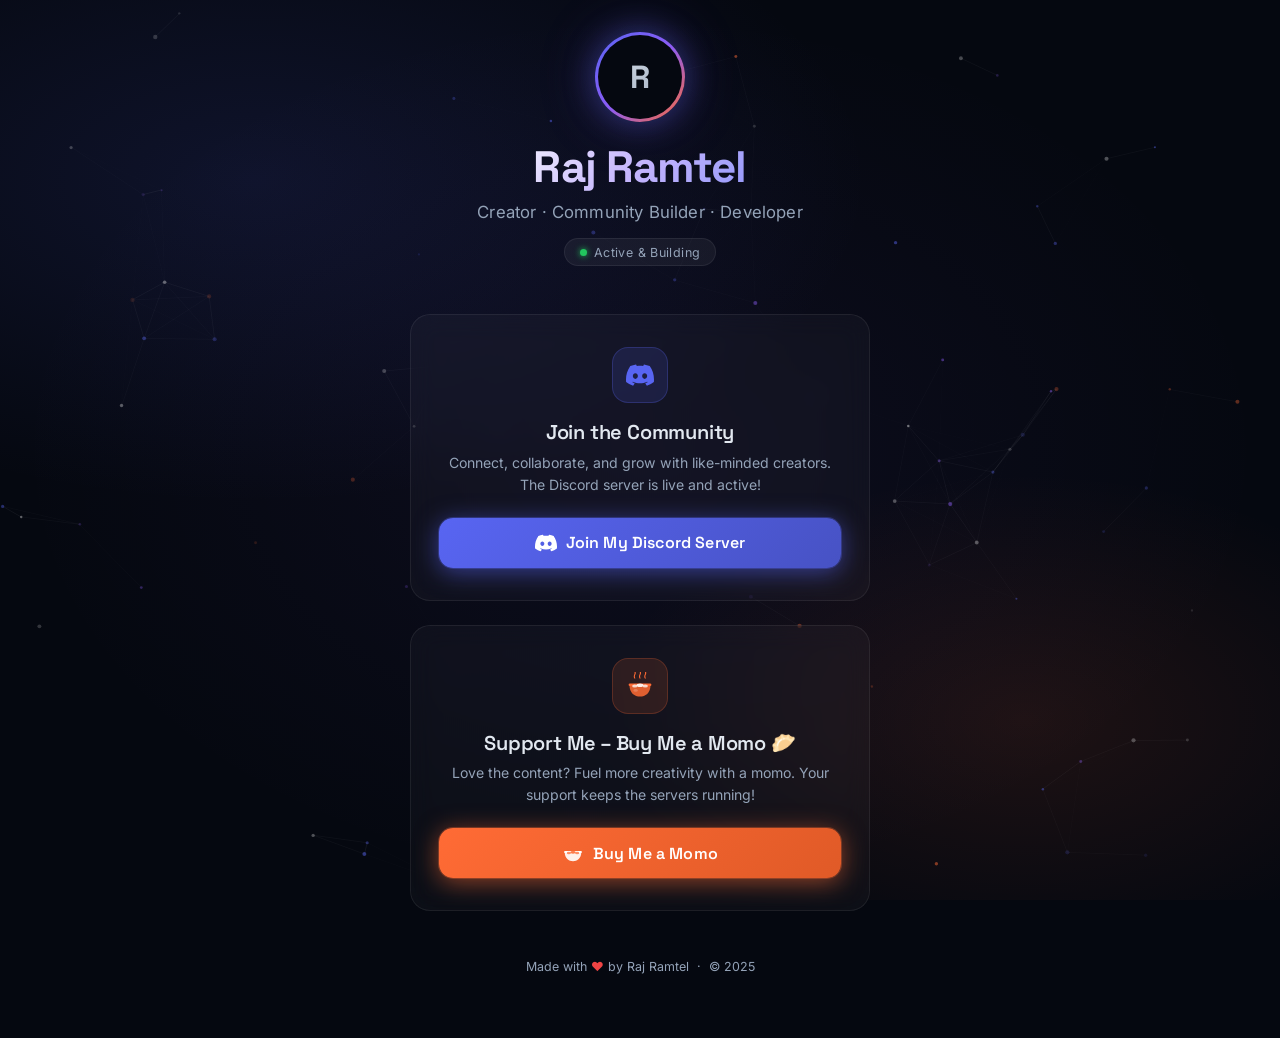
==== index.html @ 4f1a8619 "Create modern dark-themed landing page (index.html) Co-authored-by: khemrajramtel <222722547+khemraj" ====
<!DOCTYPE html>
<html lang="en">
<head>
  <meta charset="UTF-8" />
  <meta name="viewport" content="width=device-width, initial-scale=1.0" />
  <title>Raj Ramtel – Community Hub</title>
  <meta name="description" content="Join Raj Ramtel's Discord community and support the creator." />

  <!-- Preconnect for faster font loading -->
  <link rel="preconnect" href="https://fonts.googleapis.com" />
  <link rel="preconnect" href="https://fonts.gstatic.com" crossorigin />
  <link
    href="https://fonts.googleapis.com/css2?family=Space+Grotesk:wght@400;500;600;700&family=Inter:wght@300;400;500&display=swap"
    rel="stylesheet"
  />

  <style>
    /* ─────────────────────────────────────────────
       CSS Custom Properties
    ───────────────────────────────────────────── */
    :root {
      --bg:          #050810;
      --surface:     #0d1117;
      --surface-2:   #111827;
      --border:      rgba(255,255,255,0.07);
      --text:        #e2e8f0;
      --text-muted:  #94a3b8;

      --discord:     #5865F2;
      --discord-dim: #4752c4;
      --discord-glow:rgba(88,101,242,0.55);

      --momo:        #FF6B35;
      --momo-dim:    #e05a27;
      --momo-glow:   rgba(255,107,53,0.55);

      --particle-color: rgba(255,255,255,0.45);
    }

    /* ─────────────────────────────────────────────
       Reset & Base
    ───────────────────────────────────────────── */
    *, *::before, *::after { box-sizing: border-box; margin: 0; padding: 0; }

    html { scroll-behavior: smooth; }

    body {
      font-family: 'Inter', sans-serif;
      background: var(--bg);
      color: var(--text);
      min-height: 100vh;
      overflow-x: hidden;
      position: relative;
    }

    /* ─────────────────────────────────────────────
       Animated Gradient Background
    ───────────────────────────────────────────── */
    .bg-gradient {
      position: fixed;
      inset: 0;
      z-index: 0;
      background:
        radial-gradient(ellipse 80% 60% at 20% 20%,  rgba(88,101,242,0.12) 0%, transparent 60%),
        radial-gradient(ellipse 60% 50% at 80% 80%,  rgba(255,107,53,0.10) 0%, transparent 55%),
        radial-gradient(ellipse 70% 70% at 50% 50%,  rgba(139,92,246,0.06) 0%, transparent 70%),
        var(--bg);
      animation: bgShift 12s ease-in-out infinite alternate;
    }

    @keyframes bgShift {
      0%   { background-position: 0% 0%, 100% 100%, 50% 50%; }
      100% { background-position: 10% 15%, 90% 85%, 55% 45%; }
    }

    /* ─────────────────────────────────────────────
       Particle Canvas
    ───────────────────────────────────────────── */
    #particles {
      position: fixed;
      inset: 0;
      z-index: 1;
      pointer-events: none;
    }

    /* ─────────────────────────────────────────────
       Layout
    ───────────────────────────────────────────── */
    .page {
      position: relative;
      z-index: 2;
      min-height: 100vh;
      display: flex;
      flex-direction: column;
      align-items: center;
      justify-content: center;
      padding: 2rem 1rem 4rem;
      gap: 3rem;
    }

    /* ─────────────────────────────────────────────
       Header
    ───────────────────────────────────────────── */
    .header {
      text-align: center;
      opacity: 0;
      transform: translateY(-30px);
      animation: fadeDown 0.9s cubic-bezier(0.16,1,0.3,1) 0.2s forwards;
    }

    .avatar-ring {
      display: inline-flex;
      align-items: center;
      justify-content: center;
      width: 90px;
      height: 90px;
      border-radius: 50%;
      background: linear-gradient(135deg, var(--discord) 0%, #8b5cf6 50%, var(--momo) 100%);
      padding: 3px;
      margin-bottom: 1.25rem;
      box-shadow: 0 0 32px rgba(88,101,242,0.4), 0 0 64px rgba(139,92,246,0.2);
      animation: rotateBorder 6s linear infinite;
    }

    @keyframes rotateBorder {
      0%   { filter: hue-rotate(0deg); }
      100% { filter: hue-rotate(360deg); }
    }

    .avatar-inner {
      width: 100%;
      height: 100%;
      border-radius: 50%;
      background: var(--bg);
      display: flex;
      align-items: center;
      justify-content: center;
      font-family: 'Space Grotesk', sans-serif;
      font-size: 2rem;
      font-weight: 700;
      background: linear-gradient(135deg, #e2e8f0, #94a3b8);
      -webkit-background-clip: text;
      -webkit-text-fill-color: transparent;
      background-clip: text;
    }

    /* Wrap avatar-inner in a solid bg circle */
    .avatar-ring > .avatar-bg {
      width: 100%;
      height: 100%;
      border-radius: 50%;
      background: var(--bg);
      display: flex;
      align-items: center;
      justify-content: center;
    }

    .header h1 {
      font-family: 'Space Grotesk', sans-serif;
      font-size: clamp(1.75rem, 5vw, 2.75rem);
      font-weight: 700;
      letter-spacing: -0.02em;
      background: linear-gradient(135deg, #fff 0%, #c4b5fd 50%, #818cf8 100%);
      -webkit-background-clip: text;
      -webkit-text-fill-color: transparent;
      background-clip: text;
      line-height: 1.15;
    }

    .header p {
      margin-top: 0.6rem;
      color: var(--text-muted);
      font-size: clamp(0.9rem, 2.5vw, 1.05rem);
      font-weight: 400;
      letter-spacing: 0.01em;
    }

    /* Status badge */
    .status-badge {
      display: inline-flex;
      align-items: center;
      gap: 0.45rem;
      margin-top: 1rem;
      padding: 0.35rem 0.9rem;
      background: rgba(255,255,255,0.05);
      border: 1px solid var(--border);
      border-radius: 100px;
      font-size: 0.78rem;
      color: var(--text-muted);
      letter-spacing: 0.03em;
    }

    .status-dot {
      width: 7px;
      height: 7px;
      border-radius: 50%;
      background: #22c55e;
      box-shadow: 0 0 6px #22c55e;
      animation: pulse 2s ease-in-out infinite;
    }

    @keyframes pulse {
      0%, 100% { opacity: 1; transform: scale(1); }
      50%       { opacity: 0.5; transform: scale(0.85); }
    }

    /* ─────────────────────────────────────────────
       Cards container
    ───────────────────────────────────────────── */
    .cards {
      display: flex;
      flex-direction: column;
      gap: 1.5rem;
      width: 100%;
      max-width: 460px;
    }

    .card {
      background: rgba(255,255,255,0.03);
      border: 1px solid var(--border);
      border-radius: 20px;
      padding: 2rem 1.75rem;
      text-align: center;
      backdrop-filter: blur(12px);
      -webkit-backdrop-filter: blur(12px);
      transition: border-color 0.3s, box-shadow 0.3s, transform 0.3s;
      opacity: 0;
      transform: translateY(30px);
    }

    .card.discord-card {
      animation: fadeUp 0.8s cubic-bezier(0.16,1,0.3,1) 0.55s forwards;
    }

    .card.momo-card {
      animation: fadeUp 0.8s cubic-bezier(0.16,1,0.3,1) 0.75s forwards;
    }

    .card:hover {
      transform: translateY(-4px);
    }

    .card.discord-card:hover {
      border-color: rgba(88,101,242,0.4);
      box-shadow: 0 8px 40px rgba(88,101,242,0.18), 0 0 0 1px rgba(88,101,242,0.15);
    }

    .card.momo-card:hover {
      border-color: rgba(255,107,53,0.4);
      box-shadow: 0 8px 40px rgba(255,107,53,0.18), 0 0 0 1px rgba(255,107,53,0.15);
    }

    .card-icon {
      display: inline-flex;
      align-items: center;
      justify-content: center;
      width: 56px;
      height: 56px;
      border-radius: 16px;
      margin-bottom: 1rem;
    }

    .discord-card .card-icon {
      background: rgba(88,101,242,0.15);
      border: 1px solid rgba(88,101,242,0.25);
    }

    .momo-card .card-icon {
      background: rgba(255,107,53,0.12);
      border: 1px solid rgba(255,107,53,0.22);
    }

    .card h2 {
      font-family: 'Space Grotesk', sans-serif;
      font-size: 1.25rem;
      font-weight: 600;
      margin-bottom: 0.4rem;
      letter-spacing: -0.01em;
    }

    .card p {
      color: var(--text-muted);
      font-size: 0.88rem;
      line-height: 1.55;
      margin-bottom: 1.4rem;
    }

    /* ─────────────────────────────────────────────
       Buttons
    ───────────────────────────────────────────── */
    .btn {
      display: inline-flex;
      align-items: center;
      justify-content: center;
      gap: 0.55rem;
      width: 100%;
      padding: 0.875rem 1.5rem;
      border: none;
      border-radius: 14px;
      font-family: 'Space Grotesk', sans-serif;
      font-size: 1rem;
      font-weight: 600;
      cursor: pointer;
      text-decoration: none;
      letter-spacing: 0.01em;
      position: relative;
      overflow: hidden;
      transition:
        transform 0.25s cubic-bezier(0.34,1.56,0.64,1),
        box-shadow 0.25s ease,
        filter 0.25s ease;
    }

    .btn::before {
      content: '';
      position: absolute;
      inset: 0;
      background: rgba(255,255,255,0.12);
      opacity: 0;
      transition: opacity 0.2s;
      border-radius: inherit;
    }

    .btn:hover::before { opacity: 1; }

    /* Ripple */
    .btn .ripple {
      position: absolute;
      border-radius: 50%;
      background: rgba(255,255,255,0.25);
      transform: scale(0);
      animation: rippleAnim 0.55s linear;
      pointer-events: none;
    }

    @keyframes rippleAnim {
      to { transform: scale(4); opacity: 0; }
    }

    /* Discord button */
    .btn-discord {
      background: linear-gradient(135deg, #5865F2 0%, #4752c4 100%);
      color: #fff;
      box-shadow: 0 4px 24px var(--discord-glow), 0 0 0 1px rgba(88,101,242,0.3);
    }

    .btn-discord:hover {
      transform: scale(1.04) translateY(-2px);
      box-shadow: 0 8px 40px var(--discord-glow), 0 0 60px rgba(88,101,242,0.3), 0 0 0 1px rgba(88,101,242,0.5);
      filter: brightness(1.08);
    }

    .btn-discord:active { transform: scale(0.97); }

    /* Momo button */
    .btn-momo {
      background: linear-gradient(135deg, #FF6B35 0%, #e05a27 100%);
      color: #fff;
      box-shadow: 0 4px 24px var(--momo-glow), 0 0 0 1px rgba(255,107,53,0.3);
    }

    .btn-momo:hover {
      transform: scale(1.04) translateY(-2px);
      box-shadow: 0 8px 40px var(--momo-glow), 0 0 60px rgba(255,107,53,0.3), 0 0 0 1px rgba(255,107,53,0.5);
      filter: brightness(1.08);
    }

    .btn-momo:active { transform: scale(0.97); }

    /* Icon wobble on hover */
    .btn:hover .btn-icon { animation: wobble 0.5s ease; }

    @keyframes wobble {
      0%,100% { transform: rotate(0deg); }
      25%      { transform: rotate(-10deg) scale(1.15); }
      75%      { transform: rotate(10deg) scale(1.15); }
    }

    /* ─────────────────────────────────────────────
       Footer
    ───────────────────────────────────────────── */
    .footer {
      text-align: center;
      color: var(--text-muted);
      font-size: 0.78rem;
      opacity: 0;
      animation: fadeUp 0.8s ease 1.1s forwards;
    }

    .footer span { color: #ef4444; }

    /* ─────────────────────────────────────────────
       Keyframes
    ───────────────────────────────────────────── */
    @keyframes fadeDown {
      to { opacity: 1; transform: translateY(0); }
    }

    @keyframes fadeUp {
      to { opacity: 1; transform: translateY(0); }
    }

    /* ─────────────────────────────────────────────
       Responsive
    ───────────────────────────────────────────── */
    @media (max-width: 480px) {
      .page { gap: 2rem; padding: 1.5rem 1rem 3rem; }
      .card  { padding: 1.5rem 1.25rem; border-radius: 16px; }
      .btn   { padding: 0.8rem 1.25rem; font-size: 0.95rem; }
    }
  </style>
</head>
<body>

  <!-- Animated gradient backdrop -->
  <div class="bg-gradient" aria-hidden="true"></div>

  <!-- Particle canvas -->
  <canvas id="particles" aria-hidden="true"></canvas>

  <!-- Main content -->
  <main class="page">

    <!-- Header -->
    <header class="header">
      <div class="avatar-ring" aria-hidden="true">
        <div class="avatar-bg">
          <span class="avatar-inner">R</span>
        </div>
      </div>
      <h1>Raj Ramtel</h1>
      <p>Creator · Community Builder · Developer</p>
      <div class="status-badge">
        <span class="status-dot"></span>
        Active &amp; Building
      </div>
    </header>

    <!-- Cards -->
    <div class="cards">

      <!-- Discord card -->
      <div class="card discord-card">
        <div class="card-icon" aria-hidden="true">
          <!-- Discord SVG -->
          <svg width="28" height="28" viewBox="0 0 71 55" fill="none" xmlns="http://www.w3.org/2000/svg">
            <path d="M60.105 4.898A58.549 58.549 0 0 0 45.653.634a.219.219 0 0 0-.232.11 40.784 40.784 0 0 0-1.8 3.698c-5.456-.817-10.886-.817-16.232 0a37.349 37.349 0 0 0-1.827-3.698.228.228 0 0 0-.232-.11 58.398 58.398 0 0 0-14.451 4.264.207.207 0 0 0-.095.082C1.578 18.73-.944 32.144.293 45.39a.244.244 0 0 0 .093.167c6.073 4.463 11.955 7.17 17.729 8.962a.23.23 0 0 0 .249-.082 42.08 42.08 0 0 0 3.627-5.9.225.225 0 0 0-.123-.312 38.772 38.772 0 0 1-5.539-2.638.228.228 0 0 1-.022-.378 31.17 31.17 0 0 0 1.1-.862.22.22 0 0 1 .23-.031c11.62 5.307 24.198 5.307 35.68 0a.219.219 0 0 1 .232.028c.356.292.728.593 1.103.865a.228.228 0 0 1-.02.378 36.383 36.383 0 0 1-5.54 2.635.226.226 0 0 0-.121.315 47.249 47.249 0 0 0 3.624 5.897.226.226 0 0 0 .249.084c5.801-1.794 11.684-4.501 17.757-8.962a.228.228 0 0 0 .092-.164c1.48-15.315-2.48-28.618-10.497-40.412a.18.18 0 0 0-.093-.084zM23.725 37.33c-3.497 0-6.38-3.211-6.38-7.156 0-3.944 2.826-7.156 6.38-7.156 3.583 0 6.438 3.24 6.382 7.156 0 3.945-2.827 7.156-6.382 7.156zm23.593 0c-3.498 0-6.38-3.211-6.38-7.156 0-3.944 2.826-7.156 6.38-7.156 3.583 0 6.437 3.24 6.38 7.156 0 3.945-2.826 7.156-6.38 7.156z" fill="#5865F2"/>
          </svg>
        </div>
        <h2>Join the Community</h2>
        <p>Connect, collaborate, and grow with like-minded creators. The Discord server is live and active!</p>
        <a
          href="https://discord.gg/2GZ84WyFJp"
          target="_blank"
          rel="noopener noreferrer"
          class="btn btn-discord"
          id="discordBtn"
          aria-label="Join Discord Server"
        >
          <svg class="btn-icon" width="22" height="22" viewBox="0 0 71 55" fill="none" xmlns="http://www.w3.org/2000/svg" aria-hidden="true">
            <path d="M60.105 4.898A58.549 58.549 0 0 0 45.653.634a.219.219 0 0 0-.232.11 40.784 40.784 0 0 0-1.8 3.698c-5.456-.817-10.886-.817-16.232 0a37.349 37.349 0 0 0-1.827-3.698.228.228 0 0 0-.232-.11 58.398 58.398 0 0 0-14.451 4.264.207.207 0 0 0-.095.082C1.578 18.73-.944 32.144.293 45.39a.244.244 0 0 0 .093.167c6.073 4.463 11.955 7.17 17.729 8.962a.23.23 0 0 0 .249-.082 42.08 42.08 0 0 0 3.627-5.9.225.225 0 0 0-.123-.312 38.772 38.772 0 0 1-5.539-2.638.228.228 0 0 1-.022-.378 31.17 31.17 0 0 0 1.1-.862.22.22 0 0 1 .23-.031c11.62 5.307 24.198 5.307 35.68 0a.219.219 0 0 1 .232.028c.356.292.728.593 1.103.865a.228.228 0 0 1-.02.378 36.383 36.383 0 0 1-5.54 2.635.226.226 0 0 0-.121.315 47.249 47.249 0 0 0 3.624 5.897.226.226 0 0 0 .249.084c5.801-1.794 11.684-4.501 17.757-8.962a.228.228 0 0 0 .092-.164c1.48-15.315-2.48-28.618-10.497-40.412a.18.18 0 0 0-.093-.084zM23.725 37.33c-3.497 0-6.38-3.211-6.38-7.156 0-3.944 2.826-7.156 6.38-7.156 3.583 0 6.438 3.24 6.382 7.156 0 3.945-2.827 7.156-6.382 7.156zm23.593 0c-3.498 0-6.38-3.211-6.38-7.156 0-3.944 2.826-7.156 6.38-7.156 3.583 0 6.437 3.24 6.38 7.156 0 3.945-2.826 7.156-6.38 7.156z" fill="white"/>
          </svg>
          Join My Discord Server
        </a>
      </div>

      <!-- Buy Me a Momo card -->
      <div class="card momo-card">
        <div class="card-icon" aria-hidden="true">
          <!-- Steaming bowl / momo icon -->
          <svg width="28" height="28" viewBox="0 0 64 64" fill="none" xmlns="http://www.w3.org/2000/svg">
            <!-- steam lines -->
            <path d="M20 14 Q18 10 20 6 Q22 2 20 -2" stroke="#FF6B35" stroke-width="2.5" stroke-linecap="round" fill="none"/>
            <path d="M32 14 Q30 10 32 6 Q34 2 32 -2" stroke="#FF6B35" stroke-width="2.5" stroke-linecap="round" fill="none"/>
            <path d="M44 14 Q42 10 44 6 Q46 2 44 -2" stroke="#FF6B35" stroke-width="2.5" stroke-linecap="round" fill="none"/>
            <!-- bowl -->
            <path d="M8 30 C8 48 20 56 32 56 C44 56 56 48 56 30 Z" fill="#FF6B35" opacity="0.85"/>
            <!-- rim -->
            <rect x="6" y="26" width="52" height="6" rx="3" fill="#FF6B35"/>
            <!-- highlight -->
            <ellipse cx="22" cy="42" rx="5" ry="3" fill="rgba(255,255,255,0.2)"/>
            <!-- dumplings -->
            <ellipse cx="32" cy="30" rx="8" ry="4" fill="white" opacity="0.9"/>
            <ellipse cx="20" cy="32" rx="6" ry="3.5" fill="white" opacity="0.75"/>
            <ellipse cx="44" cy="32" rx="6" ry="3.5" fill="white" opacity="0.75"/>
          </svg>
        </div>
        <h2>Support Me – Buy Me a Momo 🥟</h2>
        <p>Love the content? Fuel more creativity with a momo. Your support keeps the servers running!</p>
        <a
          href="https://www.buymeamomo.org/rajramtel999"
          target="_blank"
          rel="noopener noreferrer"
          class="btn btn-momo"
          id="momoBtn"
          aria-label="Buy Me a Momo"
        >
          <svg class="btn-icon" width="22" height="22" viewBox="0 0 64 64" fill="none" xmlns="http://www.w3.org/2000/svg" aria-hidden="true">
            <path d="M8 30 C8 48 20 56 32 56 C44 56 56 48 56 30 Z" fill="white" opacity="0.9"/>
            <rect x="6" y="26" width="52" height="6" rx="3" fill="white"/>
            <ellipse cx="32" cy="30" rx="8" ry="4" fill="#FF6B35" opacity="0.9"/>
            <ellipse cx="20" cy="32" rx="6" ry="3.5" fill="#FF6B35" opacity="0.75"/>
            <ellipse cx="44" cy="32" rx="6" ry="3.5" fill="#FF6B35" opacity="0.75"/>
          </svg>
          Buy Me a Momo
        </a>
      </div>

    </div><!-- /.cards -->

    <!-- Footer -->
    <footer class="footer">
      Made with <span aria-label="love">♥</span> by Raj Ramtel &nbsp;·&nbsp; © 2025
    </footer>

  </main>

  <!-- ─────────────────────────────────────────────
       JavaScript
  ───────────────────────────────────────────── -->
  <script>
    /* ── Particles ───────────────────────────────── */
    (function () {
      const canvas = document.getElementById('particles');
      const ctx    = canvas.getContext('2d');
      let   W, H, particles;

      const COUNT        = 80;
      const MAX_DIST     = 130;
      const COLORS       = ['rgba(88,101,242,', 'rgba(139,92,246,', 'rgba(255,107,53,', 'rgba(255,255,255,'];

      function resize() {
        W = canvas.width  = window.innerWidth;
        H = canvas.height = window.innerHeight;
      }

      function rand(min, max) { return Math.random() * (max - min) + min; }

      function makeParticle() {
        const color = COLORS[Math.floor(Math.random() * COLORS.length)];
        return {
          x:    rand(0, W),
          y:    rand(0, H),
          vx:   rand(-0.25, 0.25),
          vy:   rand(-0.25, 0.25),
          r:    rand(1, 2.2),
          a:    rand(0.1, 0.5),
          color
        };
      }

      function init() {
        resize();
        particles = Array.from({ length: COUNT }, makeParticle);
      }

      function draw() {
        ctx.clearRect(0, 0, W, H);

        for (let i = 0; i < particles.length; i++) {
          const p = particles[i];

          // Move
          p.x += p.vx;
          p.y += p.vy;

          // Wrap
          if (p.x < -5) p.x = W + 5;
          if (p.x > W + 5) p.x = -5;
          if (p.y < -5) p.y = H + 5;
          if (p.y > H + 5) p.y = -5;

          // Draw dot
          ctx.beginPath();
          ctx.arc(p.x, p.y, p.r, 0, Math.PI * 2);
          ctx.fillStyle = p.color + p.a + ')';
          ctx.fill();

          // Draw connecting lines
          for (let j = i + 1; j < particles.length; j++) {
            const q  = particles[j];
            const dx = p.x - q.x;
            const dy = p.y - q.y;
            const d  = Math.sqrt(dx * dx + dy * dy);
            if (d < MAX_DIST) {
              const alpha = (1 - d / MAX_DIST) * 0.12;
              ctx.beginPath();
              ctx.moveTo(p.x, p.y);
              ctx.lineTo(q.x, q.y);
              ctx.strokeStyle = 'rgba(255,255,255,' + alpha + ')';
              ctx.lineWidth = 0.5;
              ctx.stroke();
            }
          }
        }

        requestAnimationFrame(draw);
      }

      init();
      draw();
      window.addEventListener('resize', () => { resize(); particles = Array.from({ length: COUNT }, makeParticle); });
    })();

    /* ── Button ripple effect ─────────────────────── */
    document.querySelectorAll('.btn').forEach(btn => {
      btn.addEventListener('click', function (e) {
        const rect   = btn.getBoundingClientRect();
        const size   = Math.max(rect.width, rect.height) * 2;
        const x      = e.clientX - rect.left - size / 2;
        const y      = e.clientY - rect.top  - size / 2;

        const ripple = document.createElement('span');
        ripple.classList.add('ripple');
        ripple.style.cssText = `width:${size}px;height:${size}px;left:${x}px;top:${y}px`;
        btn.appendChild(ripple);
        setTimeout(() => ripple.remove(), 600);
      });
    });
  </script>
</body>
</html>
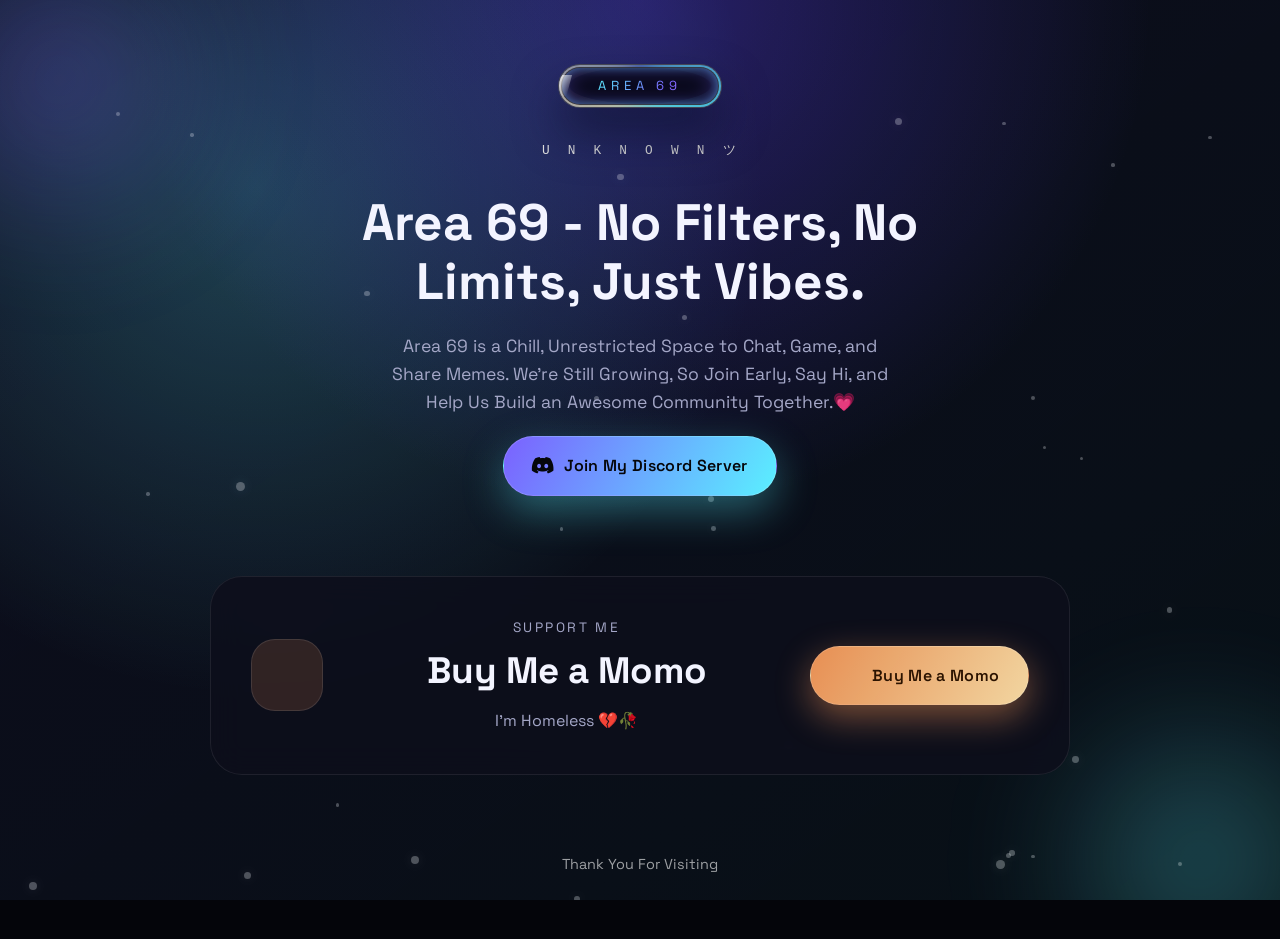
==== commit 90271ea5: "update" ====
--- a/index.html
+++ b/index.html
@@ -1,622 +1,72 @@
-<!DOCTYPE html>
-<html lang="en">
-<head>
-  <meta charset="UTF-8" />
-  <meta name="viewport" content="width=device-width, initial-scale=1.0" />
-  <title>Raj Ramtel – Community Hub</title>
-  <meta name="description" content="Join Raj Ramtel's Discord community and support the creator." />
-
-  <!-- Preconnect for faster font loading -->
-  <link rel="preconnect" href="https://fonts.googleapis.com" />
-  <link rel="preconnect" href="https://fonts.gstatic.com" crossorigin />
-  <link
-    href="https://fonts.googleapis.com/css2?family=Space+Grotesk:wght@400;500;600;700&family=Inter:wght@300;400;500&display=swap"
-    rel="stylesheet"
-  />
-
-  <style>
-    /* ─────────────────────────────────────────────
-       CSS Custom Properties
-    ───────────────────────────────────────────── */
-    :root {
-      --bg:          #050810;
-      --surface:     #0d1117;
-      --surface-2:   #111827;
-      --border:      rgba(255,255,255,0.07);
-      --text:        #e2e8f0;
-      --text-muted:  #94a3b8;
-
-      --discord:     #5865F2;
-      --discord-dim: #4752c4;
-      --discord-glow:rgba(88,101,242,0.55);
-
-      --momo:        #FF6B35;
-      --momo-dim:    #e05a27;
-      --momo-glow:   rgba(255,107,53,0.55);
-
-      --particle-color: rgba(255,255,255,0.45);
-    }
-
-    /* ─────────────────────────────────────────────
-       Reset & Base
-    ───────────────────────────────────────────── */
-    *, *::before, *::after { box-sizing: border-box; margin: 0; padding: 0; }
-
-    html { scroll-behavior: smooth; }
-
-    body {
-      font-family: 'Inter', sans-serif;
-      background: var(--bg);
-      color: var(--text);
-      min-height: 100vh;
-      overflow-x: hidden;
-      position: relative;
-    }
-
-    /* ─────────────────────────────────────────────
-       Animated Gradient Background
-    ───────────────────────────────────────────── */
-    .bg-gradient {
-      position: fixed;
-      inset: 0;
-      z-index: 0;
-      background:
-        radial-gradient(ellipse 80% 60% at 20% 20%,  rgba(88,101,242,0.12) 0%, transparent 60%),
-        radial-gradient(ellipse 60% 50% at 80% 80%,  rgba(255,107,53,0.10) 0%, transparent 55%),
-        radial-gradient(ellipse 70% 70% at 50% 50%,  rgba(139,92,246,0.06) 0%, transparent 70%),
-        var(--bg);
-      animation: bgShift 12s ease-in-out infinite alternate;
-    }
-
-    @keyframes bgShift {
-      0%   { background-position: 0% 0%, 100% 100%, 50% 50%; }
-      100% { background-position: 10% 15%, 90% 85%, 55% 45%; }
-    }
-
-    /* ─────────────────────────────────────────────
-       Particle Canvas
-    ───────────────────────────────────────────── */
-    #particles {
-      position: fixed;
-      inset: 0;
-      z-index: 1;
-      pointer-events: none;
-    }
-
-    /* ─────────────────────────────────────────────
-       Layout
-    ───────────────────────────────────────────── */
-    .page {
-      position: relative;
-      z-index: 2;
-      min-height: 100vh;
-      display: flex;
-      flex-direction: column;
-      align-items: center;
-      justify-content: center;
-      padding: 2rem 1rem 4rem;
-      gap: 3rem;
-    }
-
-    /* ─────────────────────────────────────────────
-       Header
-    ───────────────────────────────────────────── */
-    .header {
-      text-align: center;
-      opacity: 0;
-      transform: translateY(-30px);
-      animation: fadeDown 0.9s cubic-bezier(0.16,1,0.3,1) 0.2s forwards;
-    }
-
-    .avatar-ring {
-      display: inline-flex;
-      align-items: center;
-      justify-content: center;
-      width: 90px;
-      height: 90px;
-      border-radius: 50%;
-      background: linear-gradient(135deg, var(--discord) 0%, #8b5cf6 50%, var(--momo) 100%);
-      padding: 3px;
-      margin-bottom: 1.25rem;
-      box-shadow: 0 0 32px rgba(88,101,242,0.4), 0 0 64px rgba(139,92,246,0.2);
-      animation: rotateBorder 6s linear infinite;
-    }
-
-    @keyframes rotateBorder {
-      0%   { filter: hue-rotate(0deg); }
-      100% { filter: hue-rotate(360deg); }
-    }
-
-    .avatar-inner {
-      width: 100%;
-      height: 100%;
-      border-radius: 50%;
-      background: var(--bg);
-      display: flex;
-      align-items: center;
-      justify-content: center;
-      font-family: 'Space Grotesk', sans-serif;
-      font-size: 2rem;
-      font-weight: 700;
-      background: linear-gradient(135deg, #e2e8f0, #94a3b8);
-      -webkit-background-clip: text;
-      -webkit-text-fill-color: transparent;
-      background-clip: text;
-    }
-
-    /* Wrap avatar-inner in a solid bg circle */
-    .avatar-ring > .avatar-bg {
-      width: 100%;
-      height: 100%;
-      border-radius: 50%;
-      background: var(--bg);
-      display: flex;
-      align-items: center;
-      justify-content: center;
-    }
-
-    .header h1 {
-      font-family: 'Space Grotesk', sans-serif;
-      font-size: clamp(1.75rem, 5vw, 2.75rem);
-      font-weight: 700;
-      letter-spacing: -0.02em;
-      background: linear-gradient(135deg, #fff 0%, #c4b5fd 50%, #818cf8 100%);
-      -webkit-background-clip: text;
-      -webkit-text-fill-color: transparent;
-      background-clip: text;
-      line-height: 1.15;
-    }
-
-    .header p {
-      margin-top: 0.6rem;
-      color: var(--text-muted);
-      font-size: clamp(0.9rem, 2.5vw, 1.05rem);
-      font-weight: 400;
-      letter-spacing: 0.01em;
-    }
-
-    /* Status badge */
-    .status-badge {
-      display: inline-flex;
-      align-items: center;
-      gap: 0.45rem;
-      margin-top: 1rem;
-      padding: 0.35rem 0.9rem;
-      background: rgba(255,255,255,0.05);
-      border: 1px solid var(--border);
-      border-radius: 100px;
-      font-size: 0.78rem;
-      color: var(--text-muted);
-      letter-spacing: 0.03em;
-    }
-
-    .status-dot {
-      width: 7px;
-      height: 7px;
-      border-radius: 50%;
-      background: #22c55e;
-      box-shadow: 0 0 6px #22c55e;
-      animation: pulse 2s ease-in-out infinite;
-    }
-
-    @keyframes pulse {
-      0%, 100% { opacity: 1; transform: scale(1); }
-      50%       { opacity: 0.5; transform: scale(0.85); }
-    }
-
-    /* ─────────────────────────────────────────────
-       Cards container
-    ───────────────────────────────────────────── */
-    .cards {
-      display: flex;
-      flex-direction: column;
-      gap: 1.5rem;
-      width: 100%;
-      max-width: 460px;
-    }
-
-    .card {
-      background: rgba(255,255,255,0.03);
-      border: 1px solid var(--border);
-      border-radius: 20px;
-      padding: 2rem 1.75rem;
-      text-align: center;
-      backdrop-filter: blur(12px);
-      -webkit-backdrop-filter: blur(12px);
-      transition: border-color 0.3s, box-shadow 0.3s, transform 0.3s;
-      opacity: 0;
-      transform: translateY(30px);
-    }
-
-    .card.discord-card {
-      animation: fadeUp 0.8s cubic-bezier(0.16,1,0.3,1) 0.55s forwards;
-    }
-
-    .card.momo-card {
-      animation: fadeUp 0.8s cubic-bezier(0.16,1,0.3,1) 0.75s forwards;
-    }
-
-    .card:hover {
-      transform: translateY(-4px);
-    }
-
-    .card.discord-card:hover {
-      border-color: rgba(88,101,242,0.4);
-      box-shadow: 0 8px 40px rgba(88,101,242,0.18), 0 0 0 1px rgba(88,101,242,0.15);
-    }
-
-    .card.momo-card:hover {
-      border-color: rgba(255,107,53,0.4);
-      box-shadow: 0 8px 40px rgba(255,107,53,0.18), 0 0 0 1px rgba(255,107,53,0.15);
-    }
-
-    .card-icon {
-      display: inline-flex;
-      align-items: center;
-      justify-content: center;
-      width: 56px;
-      height: 56px;
-      border-radius: 16px;
-      margin-bottom: 1rem;
-    }
-
-    .discord-card .card-icon {
-      background: rgba(88,101,242,0.15);
-      border: 1px solid rgba(88,101,242,0.25);
-    }
-
-    .momo-card .card-icon {
-      background: rgba(255,107,53,0.12);
-      border: 1px solid rgba(255,107,53,0.22);
-    }
-
-    .card h2 {
-      font-family: 'Space Grotesk', sans-serif;
-      font-size: 1.25rem;
-      font-weight: 600;
-      margin-bottom: 0.4rem;
-      letter-spacing: -0.01em;
-    }
-
-    .card p {
-      color: var(--text-muted);
-      font-size: 0.88rem;
-      line-height: 1.55;
-      margin-bottom: 1.4rem;
-    }
-
-    /* ─────────────────────────────────────────────
-       Buttons
-    ───────────────────────────────────────────── */
-    .btn {
-      display: inline-flex;
-      align-items: center;
-      justify-content: center;
-      gap: 0.55rem;
-      width: 100%;
-      padding: 0.875rem 1.5rem;
-      border: none;
-      border-radius: 14px;
-      font-family: 'Space Grotesk', sans-serif;
-      font-size: 1rem;
-      font-weight: 600;
-      cursor: pointer;
-      text-decoration: none;
-      letter-spacing: 0.01em;
-      position: relative;
-      overflow: hidden;
-      transition:
-        transform 0.25s cubic-bezier(0.34,1.56,0.64,1),
-        box-shadow 0.25s ease,
-        filter 0.25s ease;
-    }
-
-    .btn::before {
-      content: '';
-      position: absolute;
-      inset: 0;
-      background: rgba(255,255,255,0.12);
-      opacity: 0;
-      transition: opacity 0.2s;
-      border-radius: inherit;
-    }
-
-    .btn:hover::before { opacity: 1; }
-
-    /* Ripple */
-    .btn .ripple {
-      position: absolute;
-      border-radius: 50%;
-      background: rgba(255,255,255,0.25);
-      transform: scale(0);
-      animation: rippleAnim 0.55s linear;
-      pointer-events: none;
-    }
-
-    @keyframes rippleAnim {
-      to { transform: scale(4); opacity: 0; }
-    }
-
-    /* Discord button */
-    .btn-discord {
-      background: linear-gradient(135deg, #5865F2 0%, #4752c4 100%);
-      color: #fff;
-      box-shadow: 0 4px 24px var(--discord-glow), 0 0 0 1px rgba(88,101,242,0.3);
-    }
-
-    .btn-discord:hover {
-      transform: scale(1.04) translateY(-2px);
-      box-shadow: 0 8px 40px var(--discord-glow), 0 0 60px rgba(88,101,242,0.3), 0 0 0 1px rgba(88,101,242,0.5);
-      filter: brightness(1.08);
-    }
-
-    .btn-discord:active { transform: scale(0.97); }
-
-    /* Momo button */
-    .btn-momo {
-      background: linear-gradient(135deg, #FF6B35 0%, #e05a27 100%);
-      color: #fff;
-      box-shadow: 0 4px 24px var(--momo-glow), 0 0 0 1px rgba(255,107,53,0.3);
-    }
-
-    .btn-momo:hover {
-      transform: scale(1.04) translateY(-2px);
-      box-shadow: 0 8px 40px var(--momo-glow), 0 0 60px rgba(255,107,53,0.3), 0 0 0 1px rgba(255,107,53,0.5);
-      filter: brightness(1.08);
-    }
-
-    .btn-momo:active { transform: scale(0.97); }
-
-    /* Icon wobble on hover */
-    .btn:hover .btn-icon { animation: wobble 0.5s ease; }
-
-    @keyframes wobble {
-      0%,100% { transform: rotate(0deg); }
-      25%      { transform: rotate(-10deg) scale(1.15); }
-      75%      { transform: rotate(10deg) scale(1.15); }
-    }
-
-    /* ─────────────────────────────────────────────
-       Footer
-    ───────────────────────────────────────────── */
-    .footer {
-      text-align: center;
-      color: var(--text-muted);
-      font-size: 0.78rem;
-      opacity: 0;
-      animation: fadeUp 0.8s ease 1.1s forwards;
-    }
-
-    .footer span { color: #ef4444; }
-
-    /* ─────────────────────────────────────────────
-       Keyframes
-    ───────────────────────────────────────────── */
-    @keyframes fadeDown {
-      to { opacity: 1; transform: translateY(0); }
-    }
-
-    @keyframes fadeUp {
-      to { opacity: 1; transform: translateY(0); }
-    }
-
-    /* ─────────────────────────────────────────────
-       Responsive
-    ───────────────────────────────────────────── */
-    @media (max-width: 480px) {
-      .page { gap: 2rem; padding: 1.5rem 1rem 3rem; }
-      .card  { padding: 1.5rem 1.25rem; border-radius: 16px; }
-      .btn   { padding: 0.8rem 1.25rem; font-size: 0.95rem; }
-    }
-  </style>
-</head>
-<body>
-
-  <!-- Animated gradient backdrop -->
-  <div class="bg-gradient" aria-hidden="true"></div>
-
-  <!-- Particle canvas -->
-  <canvas id="particles" aria-hidden="true"></canvas>
-
-  <!-- Main content -->
-  <main class="page">
-
-    <!-- Header -->
-    <header class="header">
-      <div class="avatar-ring" aria-hidden="true">
-        <div class="avatar-bg">
-          <span class="avatar-inner">R</span>
-        </div>
-      </div>
-      <h1>Raj Ramtel</h1>
-      <p>Creator · Community Builder · Developer</p>
-      <div class="status-badge">
-        <span class="status-dot"></span>
-        Active &amp; Building
-      </div>
-    </header>
-
-    <!-- Cards -->
-    <div class="cards">
-
-      <!-- Discord card -->
-      <div class="card discord-card">
-        <div class="card-icon" aria-hidden="true">
-          <!-- Discord SVG -->
-          <svg width="28" height="28" viewBox="0 0 71 55" fill="none" xmlns="http://www.w3.org/2000/svg">
-            <path d="M60.105 4.898A58.549 58.549 0 0 0 45.653.634a.219.219 0 0 0-.232.11 40.784 40.784 0 0 0-1.8 3.698c-5.456-.817-10.886-.817-16.232 0a37.349 37.349 0 0 0-1.827-3.698.228.228 0 0 0-.232-.11 58.398 58.398 0 0 0-14.451 4.264.207.207 0 0 0-.095.082C1.578 18.73-.944 32.144.293 45.39a.244.244 0 0 0 .093.167c6.073 4.463 11.955 7.17 17.729 8.962a.23.23 0 0 0 .249-.082 42.08 42.08 0 0 0 3.627-5.9.225.225 0 0 0-.123-.312 38.772 38.772 0 0 1-5.539-2.638.228.228 0 0 1-.022-.378 31.17 31.17 0 0 0 1.1-.862.22.22 0 0 1 .23-.031c11.62 5.307 24.198 5.307 35.68 0a.219.219 0 0 1 .232.028c.356.292.728.593 1.103.865a.228.228 0 0 1-.02.378 36.383 36.383 0 0 1-5.54 2.635.226.226 0 0 0-.121.315 47.249 47.249 0 0 0 3.624 5.897.226.226 0 0 0 .249.084c5.801-1.794 11.684-4.501 17.757-8.962a.228.228 0 0 0 .092-.164c1.48-15.315-2.48-28.618-10.497-40.412a.18.18 0 0 0-.093-.084zM23.725 37.33c-3.497 0-6.38-3.211-6.38-7.156 0-3.944 2.826-7.156 6.38-7.156 3.583 0 6.438 3.24 6.382 7.156 0 3.945-2.827 7.156-6.382 7.156zm23.593 0c-3.498 0-6.38-3.211-6.38-7.156 0-3.944 2.826-7.156 6.38-7.156 3.583 0 6.437 3.24 6.38 7.156 0 3.945-2.826 7.156-6.38 7.156z" fill="#5865F2"/>
-          </svg>
-        </div>
-        <h2>Join the Community</h2>
-        <p>Connect, collaborate, and grow with like-minded creators. The Discord server is live and active!</p>
-        <a
-          href="https://discord.gg/2GZ84WyFJp"
-          target="_blank"
-          rel="noopener noreferrer"
-          class="btn btn-discord"
-          id="discordBtn"
-          aria-label="Join Discord Server"
-        >
-          <svg class="btn-icon" width="22" height="22" viewBox="0 0 71 55" fill="none" xmlns="http://www.w3.org/2000/svg" aria-hidden="true">
-            <path d="M60.105 4.898A58.549 58.549 0 0 0 45.653.634a.219.219 0 0 0-.232.11 40.784 40.784 0 0 0-1.8 3.698c-5.456-.817-10.886-.817-16.232 0a37.349 37.349 0 0 0-1.827-3.698.228.228 0 0 0-.232-.11 58.398 58.398 0 0 0-14.451 4.264.207.207 0 0 0-.095.082C1.578 18.73-.944 32.144.293 45.39a.244.244 0 0 0 .093.167c6.073 4.463 11.955 7.17 17.729 8.962a.23.23 0 0 0 .249-.082 42.08 42.08 0 0 0 3.627-5.9.225.225 0 0 0-.123-.312 38.772 38.772 0 0 1-5.539-2.638.228.228 0 0 1-.022-.378 31.17 31.17 0 0 0 1.1-.862.22.22 0 0 1 .23-.031c11.62 5.307 24.198 5.307 35.68 0a.219.219 0 0 1 .232.028c.356.292.728.593 1.103.865a.228.228 0 0 1-.02.378 36.383 36.383 0 0 1-5.54 2.635.226.226 0 0 0-.121.315 47.249 47.249 0 0 0 3.624 5.897.226.226 0 0 0 .249.084c5.801-1.794 11.684-4.501 17.757-8.962a.228.228 0 0 0 .092-.164c1.48-15.315-2.48-28.618-10.497-40.412a.18.18 0 0 0-.093-.084zM23.725 37.33c-3.497 0-6.38-3.211-6.38-7.156 0-3.944 2.826-7.156 6.38-7.156 3.583 0 6.438 3.24 6.382 7.156 0 3.945-2.827 7.156-6.382 7.156zm23.593 0c-3.498 0-6.38-3.211-6.38-7.156 0-3.944 2.826-7.156 6.38-7.156 3.583 0 6.437 3.24 6.38 7.156 0 3.945-2.826 7.156-6.38 7.156z" fill="white"/>
-          </svg>
-          Join My Discord Server
-        </a>
-      </div>
-
-      <!-- Buy Me a Momo card -->
-      <div class="card momo-card">
-        <div class="card-icon" aria-hidden="true">
-          <!-- Steaming bowl / momo icon -->
-          <svg width="28" height="28" viewBox="0 0 64 64" fill="none" xmlns="http://www.w3.org/2000/svg">
-            <!-- steam lines -->
-            <path d="M20 14 Q18 10 20 6 Q22 2 20 -2" stroke="#FF6B35" stroke-width="2.5" stroke-linecap="round" fill="none"/>
-            <path d="M32 14 Q30 10 32 6 Q34 2 32 -2" stroke="#FF6B35" stroke-width="2.5" stroke-linecap="round" fill="none"/>
-            <path d="M44 14 Q42 10 44 6 Q46 2 44 -2" stroke="#FF6B35" stroke-width="2.5" stroke-linecap="round" fill="none"/>
-            <!-- bowl -->
-            <path d="M8 30 C8 48 20 56 32 56 C44 56 56 48 56 30 Z" fill="#FF6B35" opacity="0.85"/>
-            <!-- rim -->
-            <rect x="6" y="26" width="52" height="6" rx="3" fill="#FF6B35"/>
-            <!-- highlight -->
-            <ellipse cx="22" cy="42" rx="5" ry="3" fill="rgba(255,255,255,0.2)"/>
-            <!-- dumplings -->
-            <ellipse cx="32" cy="30" rx="8" ry="4" fill="white" opacity="0.9"/>
-            <ellipse cx="20" cy="32" rx="6" ry="3.5" fill="white" opacity="0.75"/>
-            <ellipse cx="44" cy="32" rx="6" ry="3.5" fill="white" opacity="0.75"/>
-          </svg>
-        </div>
-        <h2>Support Me – Buy Me a Momo 🥟</h2>
-        <p>Love the content? Fuel more creativity with a momo. Your support keeps the servers running!</p>
-        <a
-          href="https://www.buymeamomo.org/rajramtel999"
-          target="_blank"
-          rel="noopener noreferrer"
-          class="btn btn-momo"
-          id="momoBtn"
-          aria-label="Buy Me a Momo"
-        >
-          <svg class="btn-icon" width="22" height="22" viewBox="0 0 64 64" fill="none" xmlns="http://www.w3.org/2000/svg" aria-hidden="true">
-            <path d="M8 30 C8 48 20 56 32 56 C44 56 56 48 56 30 Z" fill="white" opacity="0.9"/>
-            <rect x="6" y="26" width="52" height="6" rx="3" fill="white"/>
-            <ellipse cx="32" cy="30" rx="8" ry="4" fill="#FF6B35" opacity="0.9"/>
-            <ellipse cx="20" cy="32" rx="6" ry="3.5" fill="#FF6B35" opacity="0.75"/>
-            <ellipse cx="44" cy="32" rx="6" ry="3.5" fill="#FF6B35" opacity="0.75"/>
-          </svg>
-          Buy Me a Momo
-        </a>
-      </div>
-
-    </div><!-- /.cards -->
-
-    <!-- Footer -->
-    <footer class="footer">
-      Made with <span aria-label="love">♥</span> by Raj Ramtel &nbsp;·&nbsp; © 2025
-    </footer>
-
-  </main>
-
-  <!-- ─────────────────────────────────────────────
-       JavaScript
-  ───────────────────────────────────────────── -->
-  <script>
-    /* ── Particles ───────────────────────────────── */
-    (function () {
-      const canvas = document.getElementById('particles');
-      const ctx    = canvas.getContext('2d');
-      let   W, H, particles;
-
-      const COUNT        = 80;
-      const MAX_DIST     = 130;
-      const COLORS       = ['rgba(88,101,242,', 'rgba(139,92,246,', 'rgba(255,107,53,', 'rgba(255,255,255,'];
-
-      function resize() {
-        W = canvas.width  = window.innerWidth;
-        H = canvas.height = window.innerHeight;
-      }
-
-      function rand(min, max) { return Math.random() * (max - min) + min; }
-
-      function makeParticle() {
-        const color = COLORS[Math.floor(Math.random() * COLORS.length)];
-        return {
-          x:    rand(0, W),
-          y:    rand(0, H),
-          vx:   rand(-0.25, 0.25),
-          vy:   rand(-0.25, 0.25),
-          r:    rand(1, 2.2),
-          a:    rand(0.1, 0.5),
-          color
-        };
-      }
-
-      function init() {
-        resize();
-        particles = Array.from({ length: COUNT }, makeParticle);
-      }
-
-      function draw() {
-        ctx.clearRect(0, 0, W, H);
-
-        for (let i = 0; i < particles.length; i++) {
-          const p = particles[i];
-
-          // Move
-          p.x += p.vx;
-          p.y += p.vy;
-
-          // Wrap
-          if (p.x < -5) p.x = W + 5;
-          if (p.x > W + 5) p.x = -5;
-          if (p.y < -5) p.y = H + 5;
-          if (p.y > H + 5) p.y = -5;
-
-          // Draw dot
-          ctx.beginPath();
-          ctx.arc(p.x, p.y, p.r, 0, Math.PI * 2);
-          ctx.fillStyle = p.color + p.a + ')';
-          ctx.fill();
-
-          // Draw connecting lines
-          for (let j = i + 1; j < particles.length; j++) {
-            const q  = particles[j];
-            const dx = p.x - q.x;
-            const dy = p.y - q.y;
-            const d  = Math.sqrt(dx * dx + dy * dy);
-            if (d < MAX_DIST) {
-              const alpha = (1 - d / MAX_DIST) * 0.12;
-              ctx.beginPath();
-              ctx.moveTo(p.x, p.y);
-              ctx.lineTo(q.x, q.y);
-              ctx.strokeStyle = 'rgba(255,255,255,' + alpha + ')';
-              ctx.lineWidth = 0.5;
-              ctx.stroke();
-            }
-          }
-        }
-
-        requestAnimationFrame(draw);
-      }
-
-      init();
-      draw();
-      window.addEventListener('resize', () => { resize(); particles = Array.from({ length: COUNT }, makeParticle); });
-    })();
-
-    /* ── Button ripple effect ─────────────────────── */
-    document.querySelectorAll('.btn').forEach(btn => {
-      btn.addEventListener('click', function (e) {
-        const rect   = btn.getBoundingClientRect();
-        const size   = Math.max(rect.width, rect.height) * 2;
-        const x      = e.clientX - rect.left - size / 2;
-        const y      = e.clientY - rect.top  - size / 2;
-
-        const ripple = document.createElement('span');
-        ripple.classList.add('ripple');
-        ripple.style.cssText = `width:${size}px;height:${size}px;left:${x}px;top:${y}px`;
-        btn.appendChild(ripple);
-        setTimeout(() => ripple.remove(), 600);
-      });
-    });
-  </script>
-</body>
-</html>
+<!DOCTYPE html>
+<html lang="en">
+  <head>
+    <meta charset="UTF-8" />
+    <meta name="viewport" content="width=device-width, initial-scale=1.0" />
+    <meta name="description" content="Premium dark landing page for the Area 69 Discord collective." />
+    <title>Area 69</title>
+    <link rel="preconnect" href="https://fonts.googleapis.com" />
+    <link rel="preconnect" href="https://fonts.gstatic.com" crossorigin />
+    <link
+      href="https://fonts.googleapis.com/css2?family=Space+Grotesk:wght@400;500;600;700&display=swap"
+      rel="stylesheet"
+    />
+    <link
+      rel="stylesheet"
+      href="https://cdn.jsdelivr.net/npm/bootstrap-icons@1.13.1/font/bootstrap-icons.min.css"
+    />
+    <link rel="stylesheet" href="styles.css" />
+    <link rel="icon" href="icon.ico" sizes="any">
+  </head>
+  <body>
+    <div class="backdrop" aria-hidden="true">
+      <div class="gradient-orb orb-one"></div>
+      <div class="gradient-orb orb-two"></div>
+      <div class="particle-field"></div>
+    </div>
+
+    <div class="page-shell">
+      <header class="hero">
+        <div class="badge"><span>Area 69</span></div>
+        <pre class="eyebrow">U　N　K　N　O　W　N　ツ</pre>
+        <h1>Area 69 - No Filters, No Limits, Just Vibes.</h1>
+        <p class="lede">
+          Area 69 is a Chill, Unrestricted Space to Chat, Game, and Share Memes. We're Still Growing, So Join Early, Say Hi, and Help Us Build an Awesome Community Together.💗
+        </p>
+        <a class="cta-button cta-discord" href="https://discord.gg/2GZ84WyFJp" target="_blank" rel="noreferrer">
+          <span class="icon" aria-hidden="true">
+            <i class="bi bi-discord"></i>
+          </span>
+          <span class="label">Join My Discord Server</span>
+        </a>
+      </header>
+
+      <section class="support" id="support">
+        <div class="support-card">
+          <div class="support-icon" aria-hidden="true">
+            <i class="bi bi-fork-knife"></i>
+          </div>
+          <div>
+            <p class="support-eyebrow">Support me</p>
+            <h2>Buy Me a Momo</h2>
+            <p class="support-copy">
+              I'm Homeless 💔🥀
+            </p>
+          </div>
+          <a class="cta-button cta-momo" href="https://www.buymeamomo.org/rajramtel999" target="_blank" rel="noreferrer">
+            <span class="icon" aria-hidden="true">
+              <i class="bi bi-fork-knife"></i>
+            </span>
+            <span class="label">Buy Me a Momo</span>
+          </a>
+        </div>
+      </section>
+
+      <footer class="footer">
+        <p>Thank You For Visiting</p>
+      </footer>
+    </div>
+
+    <script src="script.js" defer></script>
+  </body>
+</html>
--- a/styles.css
+++ b/styles.css
@@ -0,0 +1,507 @@
+:root {
+  color-scheme: dark;
+  font-family: "Space Grotesk", "Segoe UI", sans-serif;
+  --bg-primary: #04050a;
+  --bg-secondary: #0d0f1c;
+  --text-primary: #f3f4ff;
+  --text-muted: #a4a7c7;
+  --accent: #7b61ff;
+  --accent-strong: #5af0ff;
+  --support: #ff9d5a;
+}
+
+* {
+  box-sizing: border-box;
+}
+
+body {
+  margin: 0;
+  min-height: 100vh;
+  background: radial-gradient(circle at top, rgba(91, 64, 255, 0.35), transparent 45%),
+    radial-gradient(circle at 20% 20%, rgba(90, 240, 255, 0.25), transparent 40%),
+    var(--bg-primary);
+  color: var(--text-primary);
+  font-size: 16px;
+  line-height: 1.6;
+  overflow-x: hidden;
+  scroll-behavior: smooth;
+}
+
+body::after {
+  content: "";
+  position: fixed;
+  inset: 0;
+  background: linear-gradient(145deg, rgba(123, 97, 255, 0.12), rgba(90, 240, 255, 0.08));
+  pointer-events: none;
+  opacity: 0.65;
+}
+
+.backdrop {
+  position: fixed;
+  inset: 0;
+  overflow: hidden;
+  z-index: 0;
+}
+
+.gradient-orb {
+  position: absolute;
+  width: 360px;
+  height: 360px;
+  border-radius: 50%;
+  filter: blur(60px);
+  opacity: 0.5;
+  animation: drift 18s ease-in-out infinite;
+}
+
+.orb-one {
+  top: -100px;
+  left: -120px;
+  background: radial-gradient(circle, rgba(123, 97, 255, 0.7), transparent 70%);
+}
+
+.orb-two {
+  bottom: -140px;
+  right: -100px;
+  background: radial-gradient(circle, rgba(90, 240, 255, 0.65), transparent 70%);
+  animation-delay: 4s;
+}
+
+.particle-field {
+  position: absolute;
+  inset: 0;
+  overflow: hidden;
+}
+
+.particle {
+  position: absolute;
+  width: var(--size, 6px);
+  height: var(--size, 6px);
+  border-radius: 50%;
+  background: rgba(255, 255, 255, 0.28);
+  filter: drop-shadow(0 0 6px rgba(255, 255, 255, 0.4));
+  top: var(--top, 0%);
+  left: var(--left, 0%);
+  animation: particleFloat var(--duration, 12s) linear infinite;
+  animation-delay: var(--delay, 0s);
+}
+
+.page-shell {
+  position: relative;
+  z-index: 1;
+  min-height: 100vh;
+  display: flex;
+  flex-direction: column;
+  justify-content: center;
+  align-items: center;
+  padding: 4rem 1.5rem 3rem;
+  text-align: center;
+}
+
+.hero {
+  max-width: 720px;
+  display: flex;
+  flex-direction: column;
+  gap: 1.25rem;
+  animation: fadeUp 1.2s ease forwards;
+}
+
+.badge {
+  align-self: center;
+  margin: 0 auto;
+  padding: 0.65rem 2.4rem;
+  border-radius: 999px;
+  position: relative;
+  display: inline-flex;
+  justify-content: center;
+  letter-spacing: 0.38em;
+  font-size: 0.82rem;
+  text-transform: uppercase;
+  overflow: hidden;
+  isolation: isolate;
+  color: #eef8ff;
+  background: rgba(4, 5, 18, 0.88);
+  border: 1px solid rgba(255, 255, 255, 0.25);
+  box-shadow: inset 0 0 22px rgba(123, 97, 255, 0.35), inset 0 0 6px rgba(90, 240, 255, 0.35),
+    0 25px 45px rgba(6, 9, 30, 0.5);
+  animation: badgeFloat 5.5s ease-in-out infinite;
+}
+
+.badge::before {
+  content: "";
+  position: absolute;
+  inset: -40%;
+  border-radius: inherit;
+  background: conic-gradient(
+      from 0deg,
+      rgba(123, 97, 255, 0.4),
+      rgba(90, 240, 255, 0.85),
+      rgba(255, 214, 165, 0.85),
+      rgba(123, 97, 255, 0.4)
+    )
+    border-box;
+  animation: badgeSpin 7s linear infinite;
+  filter: blur(4px);
+  opacity: 0.9;
+  mask: radial-gradient(farthest-side, transparent calc(50% - 3px), #000 calc(50% - 1px), #000 100%);
+  z-index: 0;
+}
+
+.badge::after {
+  content: "";
+  position: absolute;
+  inset: 2px;
+  border-radius: inherit;
+  background: rgba(5, 6, 18, 0.94);
+  border: 1px solid rgba(255, 255, 255, 0.18);
+  box-shadow: inset 0 0 25px rgba(123, 97, 255, 0.45), inset 0 0 8px rgba(90, 240, 255, 0.45),
+    0 0 25px rgba(90, 240, 255, 0.35);
+  z-index: 1;
+  pointer-events: none;
+}
+
+.badge span {
+  position: relative;
+  z-index: 2;
+  background-image: linear-gradient(120deg, #5af0ff, #7b61ff, #f8d7ff, #5af0ff);
+  background-size: 240% 240%;
+  -webkit-background-clip: text;
+  background-clip: text;
+  color: transparent;
+  animation: badgeTextGlow 2.8s linear infinite;
+}
+
+.badge span::after {
+  content: "";
+  position: absolute;
+  top: 0;
+  left: -25%;
+  width: 40%;
+  height: 100%;
+  background: linear-gradient(120deg, transparent, rgba(255, 255, 255, 0.9), transparent);
+  transform: translateX(-120%) skewX(-15deg);
+  animation: badgeSweep 3.6s ease-in-out infinite;
+  opacity: 0.8;
+}
+
+.eyebrow {
+  display: inline-block;
+  letter-spacing: 0.2em;
+  font-size: 0.8rem;
+  text-transform: uppercase;
+  background-image: linear-gradient(120deg, #ffffff, #7f7f7f, #ffffff);
+  background-size: 320% 100%;
+  background-position: 0% 50%;
+  background-repeat: no-repeat;
+  color: transparent;
+  -webkit-background-clip: text;
+  background-clip: text;
+  -webkit-text-fill-color: transparent;
+  animation: eyebrowShift 3.4s linear infinite;
+}
+
+h1 {
+  margin: 0;
+  font-size: clamp(2.4rem, 4vw, 3.6rem);
+  line-height: 1.15;
+}
+
+.lede {
+  margin: 0 auto;
+  font-size: 1.1rem;
+  color: var(--text-muted);
+  max-width: 520px;
+}
+
+.cta-button {
+  position: relative;
+  display: inline-flex;
+  align-items: center;
+  justify-content: center;
+  gap: 0.65rem;
+  padding: 1rem 1.8rem;
+  border-radius: 999px;
+  text-decoration: none;
+  font-weight: 600;
+  letter-spacing: 0.02em;
+  background: rgba(255, 255, 255, 0.05);
+  border: 1px solid rgba(255, 255, 255, 0.15);
+  color: var(--text-primary);
+  transition: transform 0.35s cubic-bezier(0.2, 0.8, 0.2, 1),
+    box-shadow 0.35s ease, border-color 0.35s ease, background 0.35s ease;
+  box-shadow: 0 0 25px rgba(123, 97, 255, 0.35);
+  overflow: hidden;
+}
+
+.cta-button::after {
+  content: "";
+  position: absolute;
+  inset: 0;
+  border-radius: inherit;
+  background: radial-gradient(circle at var(--px, 50%) var(--py, 50%), rgba(255, 255, 255, 0.35), transparent 55%);
+  opacity: 0;
+  transition: opacity 0.35s ease;
+}
+
+.cta-button:hover,
+.cta-button:focus-visible {
+  transform: translateY(-2px) scale(1.03);
+  border-color: rgba(255, 255, 255, 0.4);
+  box-shadow: 0 20px 40px rgba(123, 97, 255, 0.4);
+}
+
+.cta-button:hover::after,
+.cta-button:focus-visible::after {
+  opacity: 1;
+}
+
+.cta-button .icon {
+  width: 1.35rem;
+  height: 1.35rem;
+  display: grid;
+  place-items: center;
+}
+
+.cta-button .icon svg {
+  width: 100%;
+  height: 100%;
+  fill: currentColor;
+  stroke: none;
+}
+
+.cta-button .icon i {
+  font-size: 1.35rem;
+  line-height: 1;
+  color: currentColor;
+}
+
+.cta-discord {
+  align-self: center;
+  background: linear-gradient(120deg, var(--accent), var(--accent-strong));
+  color: #05060a;
+  box-shadow: 0 15px 40px rgba(90, 240, 255, 0.35);
+}
+
+.cta-momo {
+  background: linear-gradient(120deg, rgba(255, 157, 90, 0.9), rgba(255, 225, 168, 0.95));
+  color: #2b1300;
+  box-shadow: 0 12px 35px rgba(255, 157, 90, 0.45);
+}
+
+.support {
+  width: 100%;
+  margin-top: 5rem;
+}
+
+.support-card {
+  margin: 0 auto;
+  max-width: 860px;
+  padding: 2.5rem;
+  border-radius: 32px;
+  background: rgba(13, 15, 28, 0.85);
+  border: 1px solid rgba(255, 255, 255, 0.08);
+  backdrop-filter: blur(16px);
+  display: grid;
+  grid-template-columns: auto 1fr auto;
+  gap: 1.5rem;
+  align-items: center;
+  opacity: 0;
+  transform: translateY(20px);
+  transition: opacity 0.9s ease, transform 0.9s ease;
+}
+
+.support-card.is-visible {
+  opacity: 1;
+  transform: translateY(0);
+}
+
+.support-icon {
+  width: 72px;
+  height: 72px;
+  border-radius: 24px;
+  background: rgba(255, 157, 90, 0.15);
+  border: 1px solid rgba(255, 255, 255, 0.1);
+  display: grid;
+  place-items: center;
+  animation: pulse 3.5s ease-in-out infinite;
+}
+
+.support-icon i {
+  font-size: 2.6rem;
+  color: var(--support);
+  line-height: 1;
+}
+
+.support-eyebrow {
+  margin: 0;
+  text-transform: uppercase;
+  letter-spacing: 0.18em;
+  color: var(--text-muted);
+  font-size: 0.85rem;
+}
+
+.support h2 {
+  margin: 0.2rem 0 0.5rem;
+  font-size: clamp(1.8rem, 3vw, 2.3rem);
+}
+
+.support-copy {
+  margin: 0;
+  color: var(--text-muted);
+}
+
+.footer {
+  margin-top: 4rem;
+  color: rgba(255, 255, 255, 0.6);
+  font-size: 0.9rem;
+}
+
+@keyframes badgeSpin {
+  from {
+    transform: rotate(0deg);
+  }
+  to {
+    transform: rotate(360deg);
+  }
+}
+
+@keyframes badgeTextGlow {
+  0% {
+    background-position: 0% 50%;
+    text-shadow: 0 0 6px rgba(90, 240, 255, 0.35);
+  }
+  50% {
+    background-position: 100% 50%;
+    text-shadow: 0 0 12px rgba(123, 97, 255, 0.5);
+  }
+  100% {
+    background-position: 0% 50%;
+    text-shadow: 0 0 6px rgba(90, 240, 255, 0.35);
+  }
+}
+
+@keyframes badgeSweep {
+  0% {
+    transform: translateX(-150%) skewX(-15deg);
+    opacity: 0;
+  }
+  35% {
+    opacity: 0.9;
+  }
+  60% {
+    transform: translateX(120%) skewX(-15deg);
+    opacity: 0;
+  }
+  100% {
+    opacity: 0;
+    transform: translateX(120%) skewX(-15deg);
+  }
+}
+
+@keyframes badgeFloat {
+  0%,
+  100% {
+    transform: translateY(0);
+  }
+  50% {
+    transform: translateY(-3px);
+  }
+}
+
+@keyframes eyebrowShift {
+  0% {
+    background-position: 0% 50%;
+  }
+  50% {
+    background-position: 100% 50%;
+  }
+  100% {
+    background-position: 0% 50%;
+  }
+}
+
+@keyframes fadeUp {
+  from {
+    opacity: 0;
+    transform: translateY(30px);
+  }
+  to {
+    opacity: 1;
+    transform: translateY(0);
+  }
+}
+
+@keyframes drift {
+  0% {
+    transform: translate3d(0, 0, 0) scale(1);
+  }
+  50% {
+    transform: translate3d(40px, -30px, 0) scale(1.1);
+  }
+  100% {
+    transform: translate3d(0, 0, 0) scale(1);
+  }
+}
+
+@keyframes particleFloat {
+  0% {
+    transform: translate3d(0, 0, 0) scale(0.8);
+    opacity: 0;
+  }
+  15% {
+    opacity: 1;
+  }
+  85% {
+    opacity: 1;
+  }
+  100% {
+    transform: translate3d(var(--dx, 20px), var(--dy, -80px), 0) scale(1.1);
+    opacity: 0;
+  }
+}
+
+@keyframes pulse {
+  0%,
+  100% {
+    box-shadow: 0 0 25px rgba(255, 157, 90, 0.2);
+  }
+  50% {
+    box-shadow: 0 0 45px rgba(255, 157, 90, 0.45);
+  }
+}
+
+@media (max-width: 900px) {
+  .support-card {
+    grid-template-columns: 1fr;
+    text-align: center;
+  }
+
+  .support-icon {
+    margin: 0 auto;
+  }
+
+  .cta-button {
+    width: 100%;
+    justify-content: center;
+  }
+}
+
+@media (max-width: 520px) {
+  .page-shell {
+    padding-top: 3rem;
+  }
+
+  .support-card {
+    padding: 2rem;
+  }
+}
+
+@media (prefers-reduced-motion: reduce) {
+  *,
+  *::before,
+  *::after {
+    animation-duration: 0.01ms !important;
+    animation-iteration-count: 1 !important;
+    transition-duration: 0.01ms !important;
+    scroll-behavior: auto !important;
+  }
+}
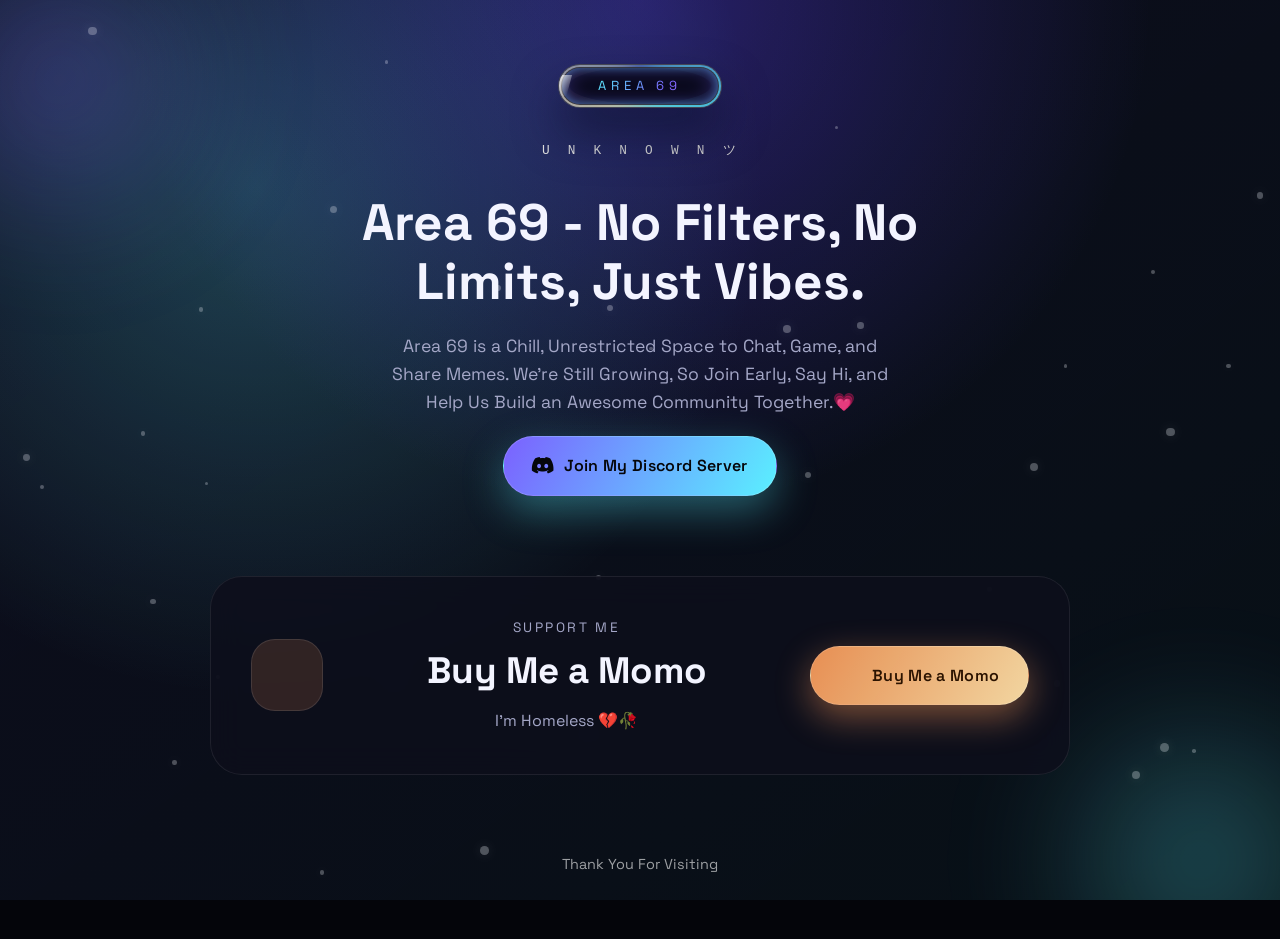
==== commit 41e191f5: "content" ====
--- a/index.html
+++ b/index.html
@@ -3,7 +3,7 @@
   <head>
     <meta charset="UTF-8" />
     <meta name="viewport" content="width=device-width, initial-scale=1.0" />
-    <meta name="description" content="Premium dark landing page for the Area 69 Discord collective." />
+    <meta name="description" content="Area 69 - No Filters, No Limits, Just Vibes." />
     <title>Area 69</title>
     <link rel="preconnect" href="https://fonts.googleapis.com" />
     <link rel="preconnect" href="https://fonts.gstatic.com" crossorigin />
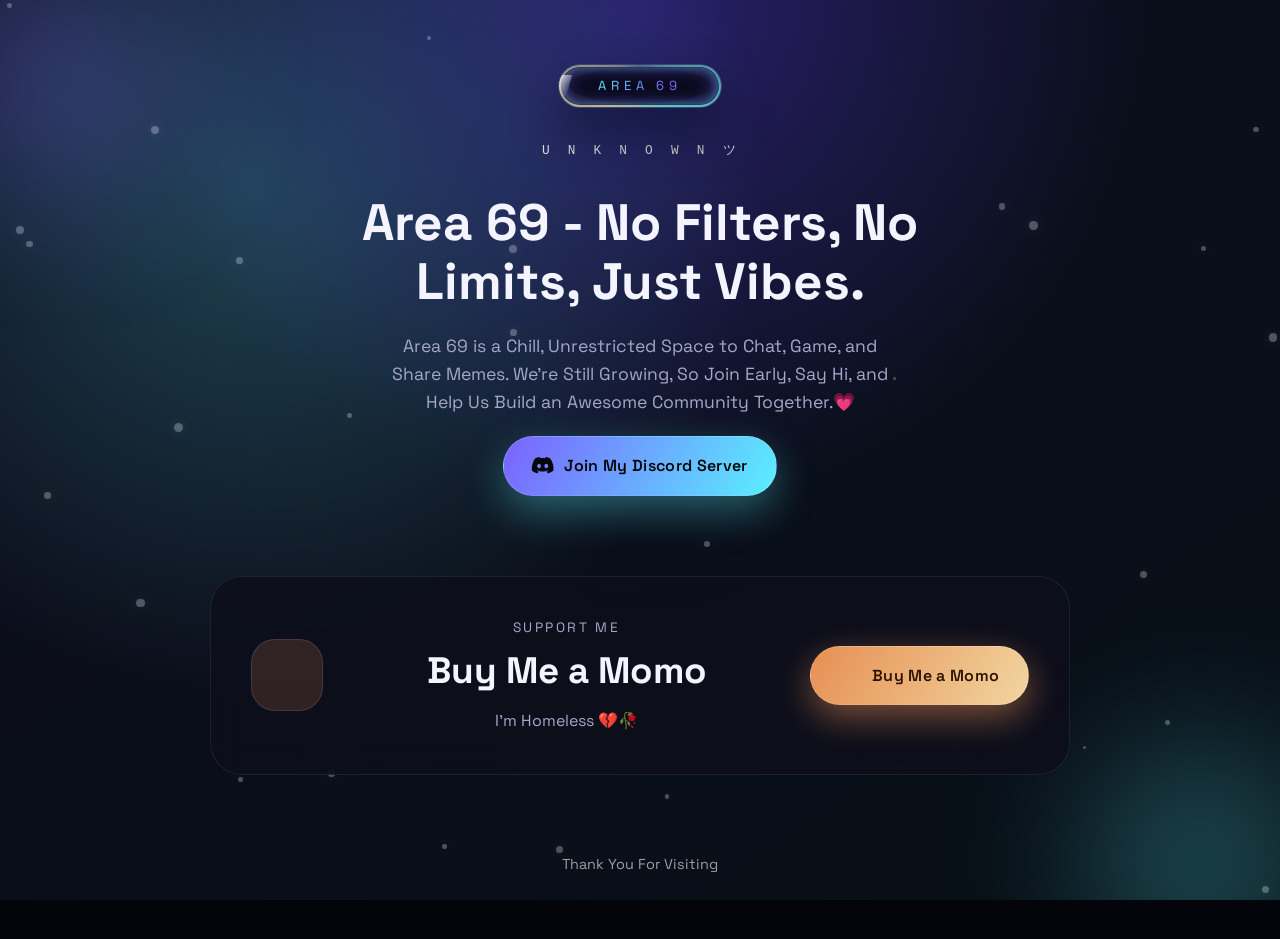
==== commit 2f411e9a: "momo" ====
--- a/index.html
+++ b/index.html
@@ -53,7 +53,7 @@
               I'm Homeless 💔🥀
             </p>
           </div>
-          <a class="cta-button cta-momo" href="https://www.buymeamomo.org/rajramtel999" target="_blank" rel="noreferrer">
+          <a class="cta-button cta-momo" href="https://www.buymemomo.com/rajramtel999" target="_blank" rel="noreferrer">
             <span class="icon" aria-hidden="true">
               <i class="bi bi-fork-knife"></i>
             </span>
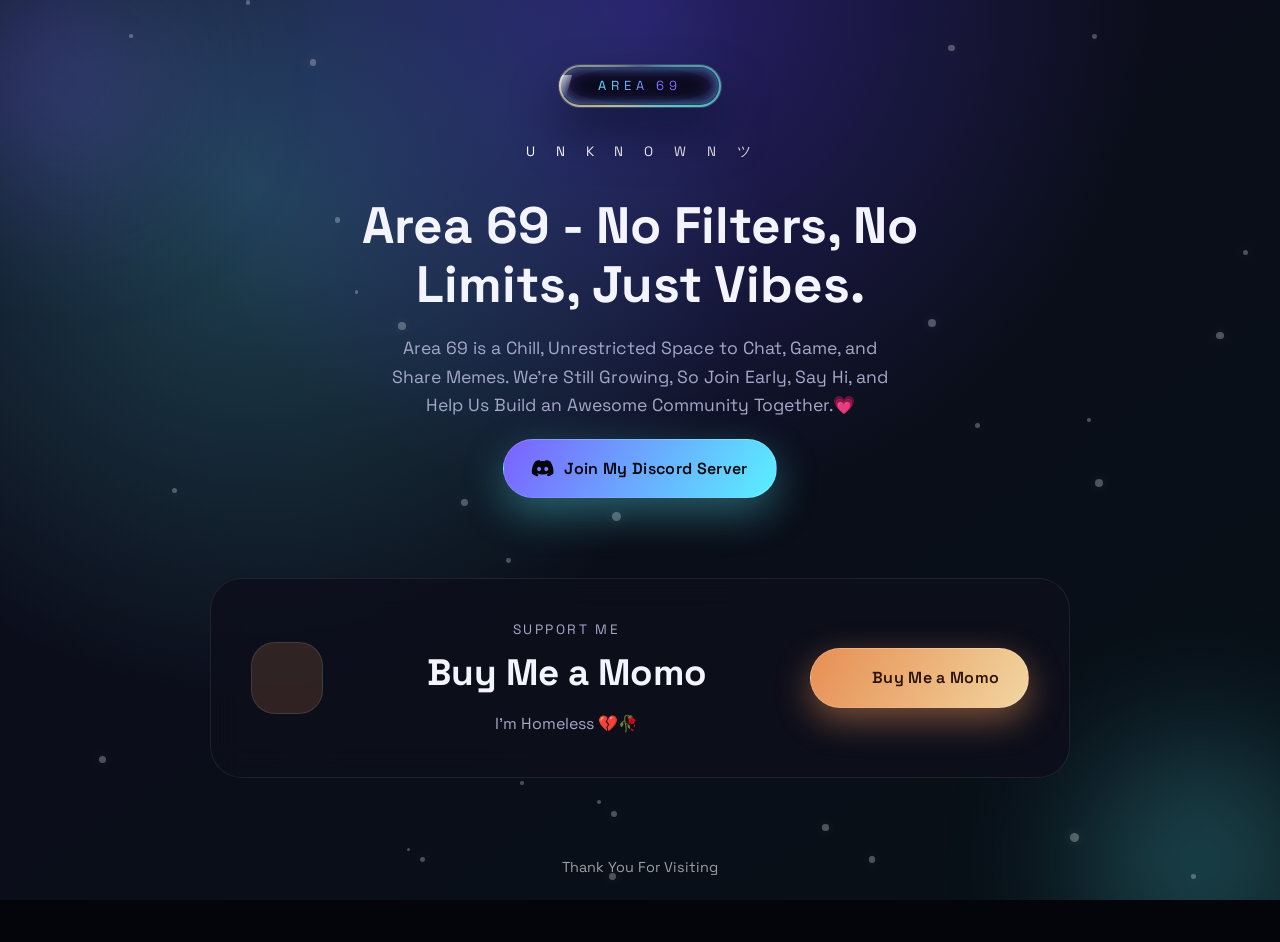
==== commit dc52acb0: "animation" ====
--- a/index.html
+++ b/index.html
@@ -28,7 +28,7 @@
     <div class="page-shell">
       <header class="hero">
         <div class="badge"><span>Area 69</span></div>
-        <pre class="eyebrow">U　N　K　N　O　W　N　ツ</pre>
+        <p class="eyebrow">U　N　K　N　O　W　N　ツ</p>
         <h1>Area 69 - No Filters, No Limits, Just Vibes.</h1>
         <p class="lede">
           Area 69 is a Chill, Unrestricted Space to Chat, Game, and Share Memes. We're Still Growing, So Join Early, Say Hi, and Help Us Build an Awesome Community Together.💗
--- a/styles.css
+++ b/styles.css
@@ -185,18 +185,18 @@
 
 .eyebrow {
   display: inline-block;
-  letter-spacing: 0.2em;
-  font-size: 0.8rem;
+  letter-spacing: 0.25em;
+  font-size: 0.85rem;
   text-transform: uppercase;
-  background-image: linear-gradient(120deg, #ffffff, #7f7f7f, #ffffff);
-  background-size: 320% 100%;
+  white-space: nowrap;
+  background: linear-gradient(90deg, #ffffff 0%, #ffffff 25%, #7f7f7f 50%, #ffffff 75%, #ffffff 100%);
+  background-size: 200% auto;
   background-position: 0% 50%;
-  background-repeat: no-repeat;
   color: transparent;
   -webkit-background-clip: text;
   background-clip: text;
   -webkit-text-fill-color: transparent;
-  animation: eyebrowShift 3.4s linear infinite;
+  animation: gradientFlow 3s linear infinite;
 }
 
 h1 {
@@ -407,11 +407,8 @@
   }
 }
 
-@keyframes eyebrowShift {
+@keyframes gradientFlow {
   0% {
-    background-position: 0% 50%;
-  }
-  50% {
     background-position: 100% 50%;
   }
   100% {
@@ -496,12 +493,21 @@
 }
 
 @media (prefers-reduced-motion: reduce) {
-  *,
-  *::before,
-  *::after {
+  body {
+    scroll-behavior: auto !important;
+  }
+
+  .gradient-orb,
+  .particle,
+  .badge,
+  .badge::before,
+  .badge::after,
+  .support-card,
+  .support-icon,
+  .cta-button,
+  .cta-button::after {
     animation-duration: 0.01ms !important;
     animation-iteration-count: 1 !important;
     transition-duration: 0.01ms !important;
-    scroll-behavior: auto !important;
-  }
-}
+  }
+}
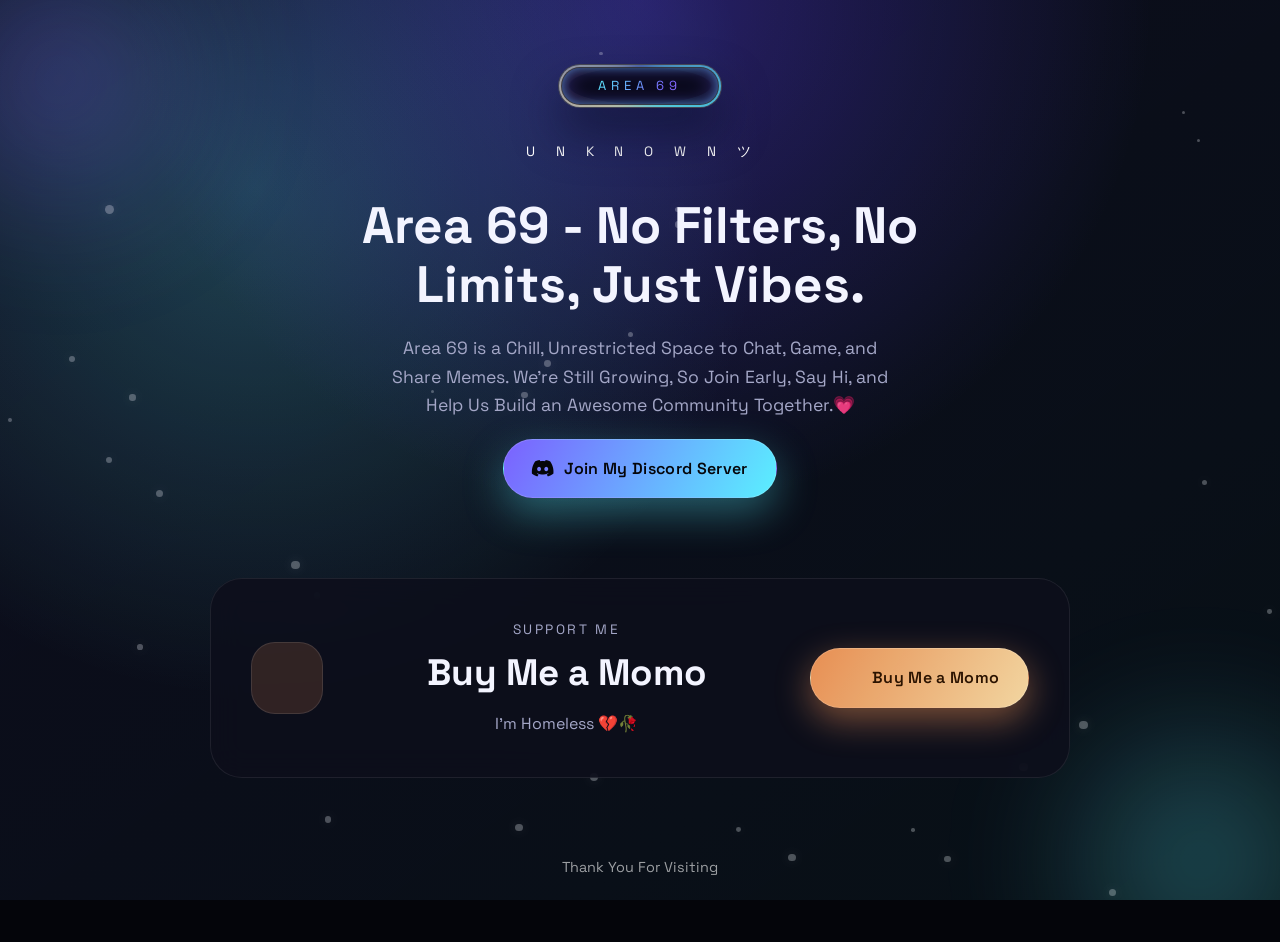
==== commit 210d136f: "404" ====
--- a/index.html
+++ b/index.html
@@ -1,9 +1,12 @@
-<!DOCTYPE html>
+<!doctype html>
 <html lang="en">
   <head>
     <meta charset="UTF-8" />
     <meta name="viewport" content="width=device-width, initial-scale=1.0" />
-    <meta name="description" content="Area 69 - No Filters, No Limits, Just Vibes." />
+    <meta
+      name="description"
+      content="Area 69 - No Filters, No Limits, Just Vibes."
+    />
     <title>Area 69</title>
     <link rel="preconnect" href="https://fonts.googleapis.com" />
     <link rel="preconnect" href="https://fonts.gstatic.com" crossorigin />
@@ -16,7 +19,7 @@
       href="https://cdn.jsdelivr.net/npm/bootstrap-icons@1.13.1/font/bootstrap-icons.min.css"
     />
     <link rel="stylesheet" href="styles.css" />
-    <link rel="icon" href="icon.ico" sizes="any">
+    <link rel="icon" href="icon.ico" sizes="any" />
   </head>
   <body>
     <div class="backdrop" aria-hidden="true">
@@ -27,13 +30,23 @@
 
     <div class="page-shell">
       <header class="hero">
-        <div class="badge"><span>Area 69</span></div>
+        <div class="badge">
+          <div class="badge-shimmer" aria-hidden="true"></div>
+          <span>Area 69</span>
+        </div>
         <p class="eyebrow">U　N　K　N　O　W　N　ツ</p>
         <h1>Area 69 - No Filters, No Limits, Just Vibes.</h1>
         <p class="lede">
-          Area 69 is a Chill, Unrestricted Space to Chat, Game, and Share Memes. We're Still Growing, So Join Early, Say Hi, and Help Us Build an Awesome Community Together.💗
+          Area 69 is a Chill, Unrestricted Space to Chat, Game, and Share Memes.
+          We're Still Growing, So Join Early, Say Hi, and Help Us Build an
+          Awesome Community Together.💗
         </p>
-        <a class="cta-button cta-discord" href="https://discord.gg/2GZ84WyFJp" target="_blank" rel="noreferrer">
+        <a
+          class="cta-button cta-discord"
+          href="https://discord.gg/2GZ84WyFJp"
+          target="_blank"
+          rel="noreferrer"
+        >
           <span class="icon" aria-hidden="true">
             <i class="bi bi-discord"></i>
           </span>
@@ -49,11 +62,14 @@
           <div>
             <p class="support-eyebrow">Support me</p>
             <h2>Buy Me a Momo</h2>
-            <p class="support-copy">
-              I'm Homeless 💔🥀
-            </p>
+            <p class="support-copy">I'm Homeless 💔🥀</p>
           </div>
-          <a class="cta-button cta-momo" href="https://www.buymemomo.com/rajramtel999" target="_blank" rel="noreferrer">
+          <a
+            class="cta-button cta-momo"
+            href="https://www.buymemomo.com/rajramtel999"
+            target="_blank"
+            rel="noreferrer"
+          >
             <span class="icon" aria-hidden="true">
               <i class="bi bi-fork-knife"></i>
             </span>
--- a/styles.css
+++ b/styles.css
@@ -102,7 +102,8 @@
   display: flex;
   flex-direction: column;
   gap: 1.25rem;
-  animation: fadeUp 1.2s ease forwards;
+  opacity: 0;
+  animation: fadeUp 1.2s ease 0.1s forwards;
 }
 
 .badge {
@@ -143,7 +144,30 @@
   filter: blur(4px);
   opacity: 0.9;
   mask: radial-gradient(farthest-side, transparent calc(50% - 3px), #000 calc(50% - 1px), #000 100%);
+  -webkit-mask: radial-gradient(farthest-side, transparent calc(50% - 3px), #000 calc(50% - 1px), #000 100%);
   z-index: 0;
+}
+
+/* shimmer sweep overlay — lives on the badge container so it isn't clipped by background-clip:text */
+.badge-shimmer {
+  position: absolute;
+  inset: 0;
+  border-radius: inherit;
+  overflow: hidden;
+  z-index: 3;
+  pointer-events: none;
+}
+
+.badge-shimmer::after {
+  content: "";
+  position: absolute;
+  top: 0;
+  left: -60%;
+  width: 45%;
+  height: 100%;
+  background: linear-gradient(120deg, transparent, rgba(255, 255, 255, 0.75), transparent);
+  transform: skewX(-15deg);
+  animation: badgeSweep 3.6s ease-in-out infinite;
 }
 
 .badge::after {
@@ -167,20 +191,8 @@
   -webkit-background-clip: text;
   background-clip: text;
   color: transparent;
+  /* filter:drop-shadow works on transparent-color text; text-shadow does not */
   animation: badgeTextGlow 2.8s linear infinite;
-}
-
-.badge span::after {
-  content: "";
-  position: absolute;
-  top: 0;
-  left: -25%;
-  width: 40%;
-  height: 100%;
-  background: linear-gradient(120deg, transparent, rgba(255, 255, 255, 0.9), transparent);
-  transform: translateX(-120%) skewX(-15deg);
-  animation: badgeSweep 3.6s ease-in-out infinite;
-  opacity: 0.8;
 }
 
 .eyebrow {
@@ -190,7 +202,7 @@
   text-transform: uppercase;
   white-space: nowrap;
   background: linear-gradient(90deg, #ffffff 0%, #ffffff 25%, #7f7f7f 50%, #ffffff 75%, #ffffff 100%);
-  background-size: 200% auto;
+  background-size: 300% auto;
   background-position: 0% 50%;
   color: transparent;
   -webkit-background-clip: text;
@@ -367,33 +379,33 @@
 @keyframes badgeTextGlow {
   0% {
     background-position: 0% 50%;
-    text-shadow: 0 0 6px rgba(90, 240, 255, 0.35);
+    filter: drop-shadow(0 0 6px rgba(90, 240, 255, 0.5));
   }
   50% {
     background-position: 100% 50%;
-    text-shadow: 0 0 12px rgba(123, 97, 255, 0.5);
+    filter: drop-shadow(0 0 12px rgba(123, 97, 255, 0.7));
   }
   100% {
     background-position: 0% 50%;
-    text-shadow: 0 0 6px rgba(90, 240, 255, 0.35);
+    filter: drop-shadow(0 0 6px rgba(90, 240, 255, 0.5));
   }
 }
 
 @keyframes badgeSweep {
   0% {
-    transform: translateX(-150%) skewX(-15deg);
+    left: -60%;
     opacity: 0;
   }
-  35% {
-    opacity: 0.9;
-  }
-  60% {
-    transform: translateX(120%) skewX(-15deg);
+  10% {
+    opacity: 1;
+  }
+  50% {
+    left: 130%;
     opacity: 0;
   }
   100% {
+    left: 130%;
     opacity: 0;
-    transform: translateX(120%) skewX(-15deg);
   }
 }
 
@@ -441,17 +453,17 @@
 
 @keyframes particleFloat {
   0% {
-    transform: translate3d(0, 0, 0) scale(0.8);
+    transform: translate3d(0, 0, 0) scale(0.6);
     opacity: 0;
   }
-  15% {
-    opacity: 1;
-  }
-  85% {
-    opacity: 1;
-  }
-  100% {
-    transform: translate3d(var(--dx, 20px), var(--dy, -80px), 0) scale(1.1);
+  12% {
+    opacity: 0.9;
+  }
+  80% {
+    opacity: 0.8;
+  }
+  100% {
+    transform: translate3d(var(--dx, 20px), var(--dy, -80px), 0) scale(1.2);
     opacity: 0;
   }
 }
@@ -501,13 +513,18 @@
   .particle,
   .badge,
   .badge::before,
-  .badge::after,
+  .badge-shimmer::after,
   .support-card,
   .support-icon,
+  .hero,
   .cta-button,
   .cta-button::after {
     animation-duration: 0.01ms !important;
     animation-iteration-count: 1 !important;
     transition-duration: 0.01ms !important;
   }
-}
+
+  .hero {
+    opacity: 1 !important;
+  }
+}
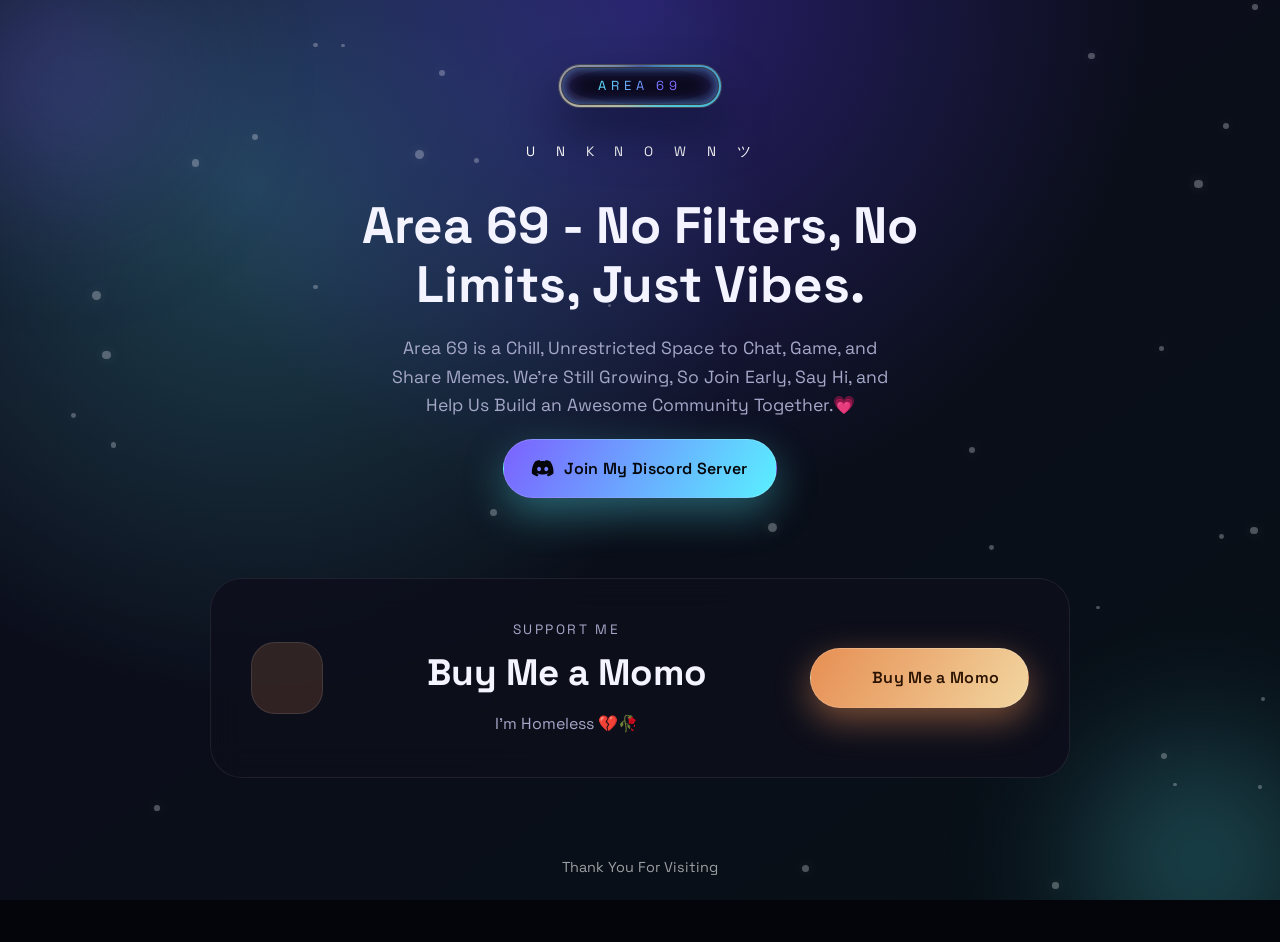
==== commit d504f0d9: "bmm" ====
--- a/index.html
+++ b/index.html
@@ -66,7 +66,7 @@
           </div>
           <a
             class="cta-button cta-momo"
-            href="https://www.buymemomo.com/rajramtel999"
+            href="https://www.buymemomo.com/unknown"
             target="_blank"
             rel="noreferrer"
           >
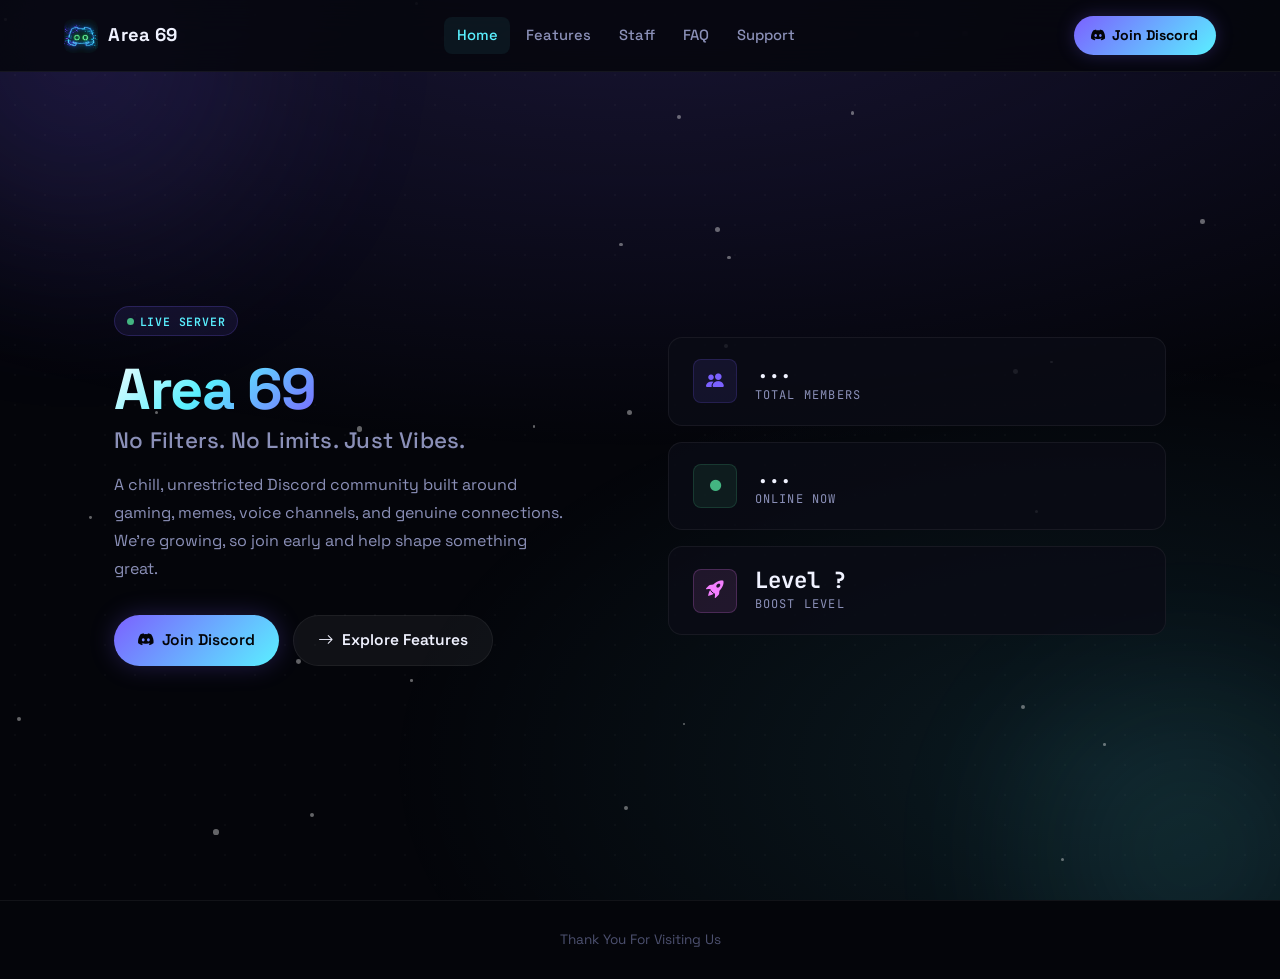
==== commit 2dd7174c: "bot integrated" ====
--- a/index.html
+++ b/index.html
@@ -11,7 +11,7 @@
     <link rel="preconnect" href="https://fonts.googleapis.com" />
     <link rel="preconnect" href="https://fonts.gstatic.com" crossorigin />
     <link
-      href="https://fonts.googleapis.com/css2?family=Space+Grotesk:wght@400;500;600;700&display=swap"
+      href="https://fonts.googleapis.com/css2?family=Space+Grotesk:wght@400;500;600;700;800&family=JetBrains+Mono:wght@400;600&display=swap"
       rel="stylesheet"
     />
     <link
@@ -28,60 +28,16 @@
       <div class="particle-field"></div>
     </div>
 
+    <div id="navbar-container"></div>
+
     <div class="page-shell">
-      <header class="hero">
-        <div class="badge">
-          <div class="badge-shimmer" aria-hidden="true"></div>
-          <span>Area 69</span>
-        </div>
-        <p class="eyebrow">U　N　K　N　O　W　N　ツ</p>
-        <h1>Area 69 - No Filters, No Limits, Just Vibes.</h1>
-        <p class="lede">
-          Area 69 is a Chill, Unrestricted Space to Chat, Game, and Share Memes.
-          We're Still Growing, So Join Early, Say Hi, and Help Us Build an
-          Awesome Community Together.💗
-        </p>
-        <a
-          class="cta-button cta-discord"
-          href="https://discord.gg/2GZ84WyFJp"
-          target="_blank"
-          rel="noreferrer"
-        >
-          <span class="icon" aria-hidden="true">
-            <i class="bi bi-discord"></i>
-          </span>
-          <span class="label">Join My Discord Server</span>
-        </a>
-      </header>
+      <main id="app">
+        <!-- SPA content injected here -->
+      </main>
+    </div>
 
-      <section class="support" id="support">
-        <div class="support-card">
-          <div class="support-icon" aria-hidden="true">
-            <i class="bi bi-fork-knife"></i>
-          </div>
-          <div>
-            <p class="support-eyebrow">Support me</p>
-            <h2>Buy Me a Momo</h2>
-            <p class="support-copy">I'm Homeless 💔🥀</p>
-          </div>
-          <a
-            class="cta-button cta-momo"
-            href="https://www.buymemomo.com/unknown"
-            target="_blank"
-            rel="noreferrer"
-          >
-            <span class="icon" aria-hidden="true">
-              <i class="bi bi-fork-knife"></i>
-            </span>
-            <span class="label">Buy Me a Momo</span>
-          </a>
-        </div>
-      </section>
-
-      <footer class="footer">
-        <p>Thank You For Visiting</p>
-      </footer>
-    </div>
+    <div id="footer-container"></div>
+    <div id="notification-container" class="notification-container"></div>
 
     <script src="script.js" defer></script>
   </body>
--- a/styles.css
+++ b/styles.css
@@ -1,530 +1,1314 @@
-:root {
-  color-scheme: dark;
-  font-family: "Space Grotesk", "Segoe UI", sans-serif;
-  --bg-primary: #04050a;
-  --bg-secondary: #0d0f1c;
-  --text-primary: #f3f4ff;
-  --text-muted: #a4a7c7;
-  --accent: #7b61ff;
-  --accent-strong: #5af0ff;
-  --support: #ff9d5a;
-}
-
-* {
-  box-sizing: border-box;
-}
-
-body {
-  margin: 0;
-  min-height: 100vh;
-  background: radial-gradient(circle at top, rgba(91, 64, 255, 0.35), transparent 45%),
-    radial-gradient(circle at 20% 20%, rgba(90, 240, 255, 0.25), transparent 40%),
-    var(--bg-primary);
-  color: var(--text-primary);
-  font-size: 16px;
-  line-height: 1.6;
-  overflow-x: hidden;
-  scroll-behavior: smooth;
-}
-
-body::after {
-  content: "";
-  position: fixed;
-  inset: 0;
-  background: linear-gradient(145deg, rgba(123, 97, 255, 0.12), rgba(90, 240, 255, 0.08));
-  pointer-events: none;
-  opacity: 0.65;
-}
-
-.backdrop {
-  position: fixed;
-  inset: 0;
-  overflow: hidden;
-  z-index: 0;
-}
-
-.gradient-orb {
-  position: absolute;
-  width: 360px;
-  height: 360px;
-  border-radius: 50%;
-  filter: blur(60px);
-  opacity: 0.5;
-  animation: drift 18s ease-in-out infinite;
-}
-
-.orb-one {
-  top: -100px;
-  left: -120px;
-  background: radial-gradient(circle, rgba(123, 97, 255, 0.7), transparent 70%);
-}
-
-.orb-two {
-  bottom: -140px;
-  right: -100px;
-  background: radial-gradient(circle, rgba(90, 240, 255, 0.65), transparent 70%);
-  animation-delay: 4s;
-}
-
-.particle-field {
-  position: absolute;
-  inset: 0;
-  overflow: hidden;
-}
-
-.particle {
-  position: absolute;
-  width: var(--size, 6px);
-  height: var(--size, 6px);
-  border-radius: 50%;
-  background: rgba(255, 255, 255, 0.28);
-  filter: drop-shadow(0 0 6px rgba(255, 255, 255, 0.4));
-  top: var(--top, 0%);
-  left: var(--left, 0%);
-  animation: particleFloat var(--duration, 12s) linear infinite;
-  animation-delay: var(--delay, 0s);
-}
-
-.page-shell {
-  position: relative;
-  z-index: 1;
-  min-height: 100vh;
-  display: flex;
-  flex-direction: column;
-  justify-content: center;
-  align-items: center;
-  padding: 4rem 1.5rem 3rem;
-  text-align: center;
-}
-
-.hero {
-  max-width: 720px;
-  display: flex;
-  flex-direction: column;
-  gap: 1.25rem;
-  opacity: 0;
-  animation: fadeUp 1.2s ease 0.1s forwards;
-}
-
-.badge {
-  align-self: center;
-  margin: 0 auto;
-  padding: 0.65rem 2.4rem;
-  border-radius: 999px;
-  position: relative;
-  display: inline-flex;
-  justify-content: center;
-  letter-spacing: 0.38em;
-  font-size: 0.82rem;
-  text-transform: uppercase;
-  overflow: hidden;
-  isolation: isolate;
-  color: #eef8ff;
-  background: rgba(4, 5, 18, 0.88);
-  border: 1px solid rgba(255, 255, 255, 0.25);
-  box-shadow: inset 0 0 22px rgba(123, 97, 255, 0.35), inset 0 0 6px rgba(90, 240, 255, 0.35),
-    0 25px 45px rgba(6, 9, 30, 0.5);
-  animation: badgeFloat 5.5s ease-in-out infinite;
-}
-
-.badge::before {
-  content: "";
-  position: absolute;
-  inset: -40%;
-  border-radius: inherit;
-  background: conic-gradient(
-      from 0deg,
-      rgba(123, 97, 255, 0.4),
-      rgba(90, 240, 255, 0.85),
-      rgba(255, 214, 165, 0.85),
-      rgba(123, 97, 255, 0.4)
-    )
-    border-box;
-  animation: badgeSpin 7s linear infinite;
-  filter: blur(4px);
-  opacity: 0.9;
-  mask: radial-gradient(farthest-side, transparent calc(50% - 3px), #000 calc(50% - 1px), #000 100%);
-  -webkit-mask: radial-gradient(farthest-side, transparent calc(50% - 3px), #000 calc(50% - 1px), #000 100%);
-  z-index: 0;
-}
-
-/* shimmer sweep overlay — lives on the badge container so it isn't clipped by background-clip:text */
-.badge-shimmer {
-  position: absolute;
-  inset: 0;
-  border-radius: inherit;
-  overflow: hidden;
-  z-index: 3;
-  pointer-events: none;
-}
-
-.badge-shimmer::after {
-  content: "";
-  position: absolute;
-  top: 0;
-  left: -60%;
-  width: 45%;
-  height: 100%;
-  background: linear-gradient(120deg, transparent, rgba(255, 255, 255, 0.75), transparent);
-  transform: skewX(-15deg);
-  animation: badgeSweep 3.6s ease-in-out infinite;
-}
-
-.badge::after {
-  content: "";
-  position: absolute;
-  inset: 2px;
-  border-radius: inherit;
-  background: rgba(5, 6, 18, 0.94);
-  border: 1px solid rgba(255, 255, 255, 0.18);
-  box-shadow: inset 0 0 25px rgba(123, 97, 255, 0.45), inset 0 0 8px rgba(90, 240, 255, 0.45),
-    0 0 25px rgba(90, 240, 255, 0.35);
-  z-index: 1;
-  pointer-events: none;
-}
-
-.badge span {
-  position: relative;
-  z-index: 2;
-  background-image: linear-gradient(120deg, #5af0ff, #7b61ff, #f8d7ff, #5af0ff);
-  background-size: 240% 240%;
-  -webkit-background-clip: text;
-  background-clip: text;
-  color: transparent;
-  /* filter:drop-shadow works on transparent-color text; text-shadow does not */
-  animation: badgeTextGlow 2.8s linear infinite;
-}
-
-.eyebrow {
-  display: inline-block;
-  letter-spacing: 0.25em;
-  font-size: 0.85rem;
-  text-transform: uppercase;
-  white-space: nowrap;
-  background: linear-gradient(90deg, #ffffff 0%, #ffffff 25%, #7f7f7f 50%, #ffffff 75%, #ffffff 100%);
-  background-size: 300% auto;
-  background-position: 0% 50%;
-  color: transparent;
-  -webkit-background-clip: text;
-  background-clip: text;
-  -webkit-text-fill-color: transparent;
-  animation: gradientFlow 3s linear infinite;
-}
-
-h1 {
-  margin: 0;
-  font-size: clamp(2.4rem, 4vw, 3.6rem);
-  line-height: 1.15;
-}
-
-.lede {
-  margin: 0 auto;
-  font-size: 1.1rem;
-  color: var(--text-muted);
-  max-width: 520px;
-}
-
-.cta-button {
-  position: relative;
-  display: inline-flex;
-  align-items: center;
-  justify-content: center;
-  gap: 0.65rem;
-  padding: 1rem 1.8rem;
-  border-radius: 999px;
-  text-decoration: none;
-  font-weight: 600;
-  letter-spacing: 0.02em;
-  background: rgba(255, 255, 255, 0.05);
-  border: 1px solid rgba(255, 255, 255, 0.15);
-  color: var(--text-primary);
-  transition: transform 0.35s cubic-bezier(0.2, 0.8, 0.2, 1),
-    box-shadow 0.35s ease, border-color 0.35s ease, background 0.35s ease;
-  box-shadow: 0 0 25px rgba(123, 97, 255, 0.35);
-  overflow: hidden;
-}
-
-.cta-button::after {
-  content: "";
-  position: absolute;
-  inset: 0;
-  border-radius: inherit;
-  background: radial-gradient(circle at var(--px, 50%) var(--py, 50%), rgba(255, 255, 255, 0.35), transparent 55%);
-  opacity: 0;
-  transition: opacity 0.35s ease;
-}
-
-.cta-button:hover,
-.cta-button:focus-visible {
-  transform: translateY(-2px) scale(1.03);
-  border-color: rgba(255, 255, 255, 0.4);
-  box-shadow: 0 20px 40px rgba(123, 97, 255, 0.4);
-}
-
-.cta-button:hover::after,
-.cta-button:focus-visible::after {
-  opacity: 1;
-}
-
-.cta-button .icon {
-  width: 1.35rem;
-  height: 1.35rem;
-  display: grid;
-  place-items: center;
-}
-
-.cta-button .icon svg {
-  width: 100%;
-  height: 100%;
-  fill: currentColor;
-  stroke: none;
-}
-
-.cta-button .icon i {
-  font-size: 1.35rem;
-  line-height: 1;
-  color: currentColor;
-}
-
-.cta-discord {
-  align-self: center;
-  background: linear-gradient(120deg, var(--accent), var(--accent-strong));
-  color: #05060a;
-  box-shadow: 0 15px 40px rgba(90, 240, 255, 0.35);
-}
-
-.cta-momo {
-  background: linear-gradient(120deg, rgba(255, 157, 90, 0.9), rgba(255, 225, 168, 0.95));
-  color: #2b1300;
-  box-shadow: 0 12px 35px rgba(255, 157, 90, 0.45);
-}
-
-.support {
-  width: 100%;
-  margin-top: 5rem;
-}
-
-.support-card {
-  margin: 0 auto;
-  max-width: 860px;
-  padding: 2.5rem;
-  border-radius: 32px;
-  background: rgba(13, 15, 28, 0.85);
-  border: 1px solid rgba(255, 255, 255, 0.08);
-  backdrop-filter: blur(16px);
-  display: grid;
-  grid-template-columns: auto 1fr auto;
-  gap: 1.5rem;
-  align-items: center;
-  opacity: 0;
-  transform: translateY(20px);
-  transition: opacity 0.9s ease, transform 0.9s ease;
-}
-
-.support-card.is-visible {
-  opacity: 1;
-  transform: translateY(0);
-}
-
-.support-icon {
-  width: 72px;
-  height: 72px;
-  border-radius: 24px;
-  background: rgba(255, 157, 90, 0.15);
-  border: 1px solid rgba(255, 255, 255, 0.1);
-  display: grid;
-  place-items: center;
-  animation: pulse 3.5s ease-in-out infinite;
-}
-
-.support-icon i {
-  font-size: 2.6rem;
-  color: var(--support);
-  line-height: 1;
-}
-
-.support-eyebrow {
-  margin: 0;
-  text-transform: uppercase;
-  letter-spacing: 0.18em;
-  color: var(--text-muted);
-  font-size: 0.85rem;
-}
-
-.support h2 {
-  margin: 0.2rem 0 0.5rem;
-  font-size: clamp(1.8rem, 3vw, 2.3rem);
-}
-
-.support-copy {
-  margin: 0;
-  color: var(--text-muted);
-}
-
-.footer {
-  margin-top: 4rem;
-  color: rgba(255, 255, 255, 0.6);
-  font-size: 0.9rem;
-}
-
-@keyframes badgeSpin {
-  from {
-    transform: rotate(0deg);
-  }
-  to {
-    transform: rotate(360deg);
-  }
-}
-
-@keyframes badgeTextGlow {
-  0% {
-    background-position: 0% 50%;
-    filter: drop-shadow(0 0 6px rgba(90, 240, 255, 0.5));
-  }
-  50% {
-    background-position: 100% 50%;
-    filter: drop-shadow(0 0 12px rgba(123, 97, 255, 0.7));
-  }
-  100% {
-    background-position: 0% 50%;
-    filter: drop-shadow(0 0 6px rgba(90, 240, 255, 0.5));
-  }
-}
-
-@keyframes badgeSweep {
-  0% {
-    left: -60%;
-    opacity: 0;
-  }
-  10% {
-    opacity: 1;
-  }
-  50% {
-    left: 130%;
-    opacity: 0;
-  }
-  100% {
-    left: 130%;
-    opacity: 0;
-  }
-}
-
-@keyframes badgeFloat {
-  0%,
-  100% {
-    transform: translateY(0);
-  }
-  50% {
-    transform: translateY(-3px);
-  }
-}
-
-@keyframes gradientFlow {
-  0% {
-    background-position: 100% 50%;
-  }
-  100% {
-    background-position: 0% 50%;
-  }
-}
-
-@keyframes fadeUp {
-  from {
-    opacity: 0;
-    transform: translateY(30px);
-  }
-  to {
-    opacity: 1;
-    transform: translateY(0);
-  }
-}
-
-@keyframes drift {
-  0% {
-    transform: translate3d(0, 0, 0) scale(1);
-  }
-  50% {
-    transform: translate3d(40px, -30px, 0) scale(1.1);
-  }
-  100% {
-    transform: translate3d(0, 0, 0) scale(1);
-  }
-}
-
-@keyframes particleFloat {
-  0% {
-    transform: translate3d(0, 0, 0) scale(0.6);
-    opacity: 0;
-  }
-  12% {
-    opacity: 0.9;
-  }
-  80% {
-    opacity: 0.8;
-  }
-  100% {
-    transform: translate3d(var(--dx, 20px), var(--dy, -80px), 0) scale(1.2);
-    opacity: 0;
-  }
-}
-
-@keyframes pulse {
-  0%,
-  100% {
-    box-shadow: 0 0 25px rgba(255, 157, 90, 0.2);
-  }
-  50% {
-    box-shadow: 0 0 45px rgba(255, 157, 90, 0.45);
-  }
-}
-
-@media (max-width: 900px) {
-  .support-card {
-    grid-template-columns: 1fr;
-    text-align: center;
-  }
-
-  .support-icon {
-    margin: 0 auto;
-  }
-
-  .cta-button {
-    width: 100%;
-    justify-content: center;
-  }
-}
-
-@media (max-width: 520px) {
-  .page-shell {
-    padding-top: 3rem;
-  }
-
-  .support-card {
-    padding: 2rem;
-  }
-}
-
-@media (prefers-reduced-motion: reduce) {
-  body {
-    scroll-behavior: auto !important;
-  }
-
-  .gradient-orb,
-  .particle,
-  .badge,
-  .badge::before,
-  .badge-shimmer::after,
-  .support-card,
-  .support-icon,
-  .hero,
-  .cta-button,
-  .cta-button::after {
-    animation-duration: 0.01ms !important;
-    animation-iteration-count: 1 !important;
-    transition-duration: 0.01ms !important;
-  }
-
-  .hero {
-    opacity: 1 !important;
-  }
-}
+/* ================================================================
+   AREA 69 — DESIGN SYSTEM v2
+   Futuristic · Premium · Technical · Clean
+================================================================ */
+
+/* -- TOKENS -------------------------------------------------- */
+:root {
+  color-scheme: dark;
+  font-family: 'Space Grotesk', 'Segoe UI', sans-serif;
+  --font-mono: 'JetBrains Mono', 'Fira Code', monospace;
+
+  --bg-primary:  #04050a;
+  --bg-card:     rgba(10, 12, 22, 0.8);
+  --text-primary:#f0f2ff;
+  --text-muted:  #8b90b8;
+  --text-dim:    #4d5170;
+
+  --accent:        #7b61ff;
+  --accent-strong: #5af0ff;
+  --accent-glow:   rgba(123, 97, 255, 0.25);
+  --cyan-glow:     rgba(90, 240, 255, 0.2);
+  --support:       #ff9d5a;
+  --support-glow:  rgba(255, 157, 90, 0.2);
+
+  --border:       rgba(255, 255, 255, 0.06);
+  --border-hover: rgba(123, 97, 255, 0.4);
+
+  --radius-sm:   8px;
+  --radius-md:  14px;
+  --radius-lg:  22px;
+  --radius-pill:999px;
+}
+
+/* -- RESET --------------------------------------------------- */
+*, *::before, *::after { box-sizing: border-box; margin: 0; padding: 0; }
+
+/* -- BASE ---------------------------------------------------- */
+body {
+  margin: 0;
+  min-height: 100vh;
+  background: var(--bg-primary);
+  color: var(--text-primary);
+  font-size: 16px;
+  line-height: 1.65;
+  overflow-x: hidden;
+  scroll-behavior: smooth;
+}
+
+/* Gradient glow at top */
+body::before {
+  content: '';
+  position: fixed;
+  inset: 0;
+  background:
+    radial-gradient(ellipse 90% 55% at 50% -5%, rgba(123, 97, 255, 0.18), transparent),
+    radial-gradient(ellipse 55% 45% at 85% 85%, rgba(90, 240, 255, 0.09), transparent);
+  pointer-events: none;
+  z-index: 0;
+}
+
+/* Dot grid texture */
+body::after {
+  content: '';
+  position: fixed;
+  inset: 0;
+  background-image: radial-gradient(rgba(255,255,255,0.028) 1px, transparent 1px);
+  background-size: 30px 30px;
+  pointer-events: none;
+  z-index: 0;
+}
+
+/* -- BACKDROP ORBS & PARTICLES ------------------------------ */
+.backdrop {
+  position: fixed;
+  inset: 0;
+  overflow: hidden;
+  z-index: 0;
+  pointer-events: none;
+}
+
+.gradient-orb {
+  position: absolute;
+  border-radius: 50%;
+  filter: blur(90px);
+  opacity: 0.32;
+  animation: drift 22s ease-in-out infinite;
+}
+
+.orb-one {
+  width: 550px; height: 550px;
+  top: -220px; left: -200px;
+  background: radial-gradient(circle, rgba(123, 97, 255, 0.65), transparent 70%);
+}
+
+.orb-two {
+  width: 420px; height: 420px;
+  bottom: -160px; right: -120px;
+  background: radial-gradient(circle, rgba(90, 240, 255, 0.55), transparent 70%);
+  animation-delay: 7s;
+}
+
+.particle-field { position: absolute; inset: 0; overflow: hidden; }
+
+.particle {
+  position: absolute;
+  width: var(--size, 3px); height: var(--size, 3px);
+  border-radius: 50%;
+  background: rgba(255,255,255,0.38);
+  top: var(--top, 0%); left: var(--left, 0%);
+  animation: particleFloat var(--duration, 12s) linear infinite;
+  animation-delay: var(--delay, 0s);
+}
+
+/* -- MAIN LAYOUT -------------------------------------------- */
+.page-shell {
+  position: relative;
+  z-index: 1;
+  min-height: 100vh;
+  display: flex;
+  flex-direction: column;
+  padding-top: 72px;
+}
+
+#navbar-container { position: relative; z-index: 200; }
+#footer-container { position: relative; z-index: 1; }
+
+#app {
+  flex: 1;
+  width: 100%;
+  display: flex;
+  flex-direction: column;
+  align-items: stretch;
+}
+
+.page {
+  width: 100%;
+  opacity: 0;
+  transform: translateY(18px);
+  animation: fadeUp 0.5s ease forwards;
+  display: none;
+  flex-direction: column;
+  align-items: stretch;
+}
+
+.page.active { display: flex; }
+
+/* -- NAVBAR -------------------------------------------------- */
+.navbar {
+  position: fixed;
+  top: 0; left: 0; right: 0;
+  height: 72px;
+  display: flex;
+  align-items: center;
+  justify-content: space-between;
+  padding: 0 5%;
+  background: rgba(4, 5, 10, 0.8);
+  backdrop-filter: blur(20px);
+  -webkit-backdrop-filter: blur(20px);
+  border-bottom: 1px solid var(--border);
+  z-index: 200;
+}
+
+.nav-brand {
+  display: flex;
+  align-items: center;
+  gap: 0.65rem;
+  text-decoration: none;
+  color: var(--text-primary);
+  font-weight: 700;
+  font-size: 1.15rem;
+  letter-spacing: 0.01em;
+}
+
+.nav-brand-logo {
+  width: 34px;
+  height: 34px;
+  border-radius: 8px;
+  object-fit: contain;
+  display: block;
+  flex-shrink: 0;
+}
+
+.nav-links {
+  display: flex;
+  align-items: center;
+  gap: 0.15rem;
+}
+
+.nav-link {
+  padding: 0.38rem 0.8rem;
+  border-radius: var(--radius-sm);
+  color: var(--text-muted);
+  text-decoration: none;
+  font-size: 0.92rem;
+  font-weight: 500;
+  cursor: pointer;
+  transition: color 0.2s, background 0.2s;
+  border: none;
+  background: none;
+  font-family: inherit;
+}
+
+.nav-link:hover { color: var(--text-primary); background: rgba(255,255,255,0.05); }
+.nav-link.active { color: var(--accent-strong); background: rgba(90, 240, 255, 0.06); }
+
+.nav-cta {
+  display: flex;
+  align-items: center;
+  gap: 0.45rem;
+  padding: 0.48rem 1.1rem;
+  border-radius: var(--radius-pill);
+  background: linear-gradient(135deg, var(--accent), var(--accent-strong));
+  color: #030408;
+  font-weight: 700;
+  font-size: 0.88rem;
+  text-decoration: none;
+  transition: transform 0.2s, box-shadow 0.2s;
+  box-shadow: 0 0 18px var(--accent-glow);
+  white-space: nowrap;
+}
+
+.nav-cta:hover { transform: translateY(-1px); box-shadow: 0 5px 22px rgba(90, 240, 255, 0.3); }
+
+.hamburger {
+  display: none;
+  background: none;
+  border: 1px solid var(--border);
+  border-radius: var(--radius-sm);
+  color: var(--text-primary);
+  font-size: 1.2rem;
+  padding: 0.38rem 0.55rem;
+  cursor: pointer;
+  line-height: 1;
+}
+
+/* -- MOBILE NAV --------------------------------------------- */
+.mobile-nav-overlay {
+  position: fixed;
+  inset: 0;
+  background: rgba(4, 5, 10, 0.97);
+  backdrop-filter: blur(24px);
+  z-index: 150;
+  display: flex;
+  flex-direction: column;
+  align-items: center;
+  justify-content: center;
+  gap: 0.35rem;
+  transform: translateY(-100%);
+  transition: transform 0.4s cubic-bezier(0.2, 0.8, 0.2, 1);
+}
+
+.mobile-nav-overlay.open { transform: translateY(0); }
+
+.mobile-nav-overlay .nav-link {
+  font-size: 1.25rem;
+  padding: 0.8rem 2.5rem;
+  border-radius: var(--radius-sm);
+}
+
+.mobile-nav-overlay .mobile-cta {
+  margin-top: 1.25rem;
+  display: flex;
+  align-items: center;
+  gap: 0.5rem;
+  padding: 0.75rem 2.5rem;
+  border-radius: var(--radius-pill);
+  background: linear-gradient(135deg, var(--accent), var(--accent-strong));
+  color: #030408;
+  font-weight: 700;
+  font-size: 1rem;
+  text-decoration: none;
+}
+
+/* -- BUTTONS ------------------------------------------------- */
+.btn {
+  display: inline-flex;
+  align-items: center;
+  gap: 0.5rem;
+  padding: 0.72rem 1.5rem;
+  border-radius: var(--radius-pill);
+  font-weight: 600;
+  font-size: 0.97rem;
+  font-family: inherit;
+  text-decoration: none;
+  cursor: pointer;
+  border: none;
+  transition: transform 0.22s ease, box-shadow 0.22s ease;
+  position: relative;
+  overflow: hidden;
+  white-space: nowrap;
+}
+
+.btn::before {
+  content: '';
+  position: absolute;
+  top: 0;
+  left: -75%;
+  width: 50%;
+  height: 100%;
+  background: linear-gradient(120deg, transparent, rgba(255,255,255,0.18), transparent);
+  transform: skewX(-15deg);
+  transition: left 0.45s ease;
+  pointer-events: none;
+}
+.btn:hover::before { left: 135%; }
+.btn:hover { transform: translateY(-2px); }
+
+.btn-primary {
+  background: linear-gradient(135deg, var(--accent), var(--accent-strong));
+  color: #030408;
+  box-shadow: 0 0 24px var(--accent-glow);
+}
+.btn-primary:hover { box-shadow: 0 8px 32px rgba(90, 240, 255, 0.35); }
+
+.btn-ghost {
+  background: rgba(255,255,255,0.05);
+  color: var(--text-primary);
+  border: 1px solid var(--border);
+}
+.btn-ghost:hover { background: rgba(255,255,255,0.09); border-color: rgba(255,255,255,0.11); }
+
+.btn-support {
+  background: linear-gradient(135deg, var(--support), #ffd89b);
+  color: #1a0800;
+  box-shadow: 0 0 24px var(--support-glow);
+}
+.btn-support:hover { box-shadow: 0 8px 32px rgba(255, 157, 90, 0.38); }
+
+/* -- PILL BADGES -------------------------------------------- */
+.pill-badge {
+  display: inline-flex;
+  align-items: center;
+  gap: 0.38rem;
+  padding: 0.28rem 0.72rem;
+  border-radius: var(--radius-pill);
+  font-size: 0.72rem;
+  font-weight: 600;
+  letter-spacing: 0.07em;
+  text-transform: uppercase;
+  font-family: var(--font-mono);
+  background: rgba(123, 97, 255, 0.1);
+  color: var(--accent-strong);
+  border: 1px solid rgba(123, 97, 255, 0.22);
+}
+
+.status-dot {
+  width: 7px; height: 7px;
+  border-radius: 50%;
+  background: #43b581;
+  animation: pulse-dot 2.2s ease-in-out infinite;
+  flex-shrink: 0;
+}
+
+/* -- SECTION HEADER ----------------------------------------- */
+.section-header {
+  text-align: center;
+  margin-bottom: 3.5rem;
+}
+
+.section-eyebrow {
+  font-family: var(--font-mono);
+  font-size: 0.7rem;
+  letter-spacing: 0.22em;
+  text-transform: uppercase;
+  color: var(--accent);
+  margin-bottom: 0.65rem;
+  display: block;
+}
+
+.section-title {
+  font-size: clamp(1.9rem, 4vw, 2.7rem);
+  font-weight: 700;
+  line-height: 1.15;
+  color: var(--text-primary);
+  margin-bottom: 0.65rem;
+}
+
+.section-subtitle {
+  font-size: 1rem;
+  color: var(--text-muted);
+  max-width: 540px;
+  margin: 0 auto;
+  line-height: 1.7;
+}
+
+/* -- GLASS CARD --------------------------------------------- */
+.card {
+  background: var(--bg-card);
+  border: 1px solid var(--border);
+  border-radius: var(--radius-lg);
+  backdrop-filter: blur(12px);
+  -webkit-backdrop-filter: blur(12px);
+  padding: 1.75rem;
+  transition: transform 0.6s ease, box-shadow 0.6s ease, border-color 0.6s ease;
+}
+
+.card:hover {
+  transform: translateY(-6px) scale(1.015);
+  box-shadow: 0 22px 44px rgba(0,0,0,0.5), 0 0 0 1px var(--border-hover), 0 0 20px var(--accent-glow);
+  border-color: var(--border-hover);
+}
+
+/* -- TERMINAL BLOCK ----------------------------------------- */
+.terminal-block {
+  background: rgba(4, 5, 12, 0.96);
+  border: 1px solid rgba(255, 255, 255, 0.07);
+  border-radius: var(--radius-lg);
+  overflow: hidden;
+  box-shadow: 0 24px 70px rgba(0,0,0,0.55), 0 0 0 1px rgba(123, 97, 255, 0.12);
+}
+
+.terminal-titlebar {
+  display: flex;
+  align-items: center;
+  gap: 0.75rem;
+  padding: 0.7rem 1rem;
+  background: rgba(255,255,255,0.025);
+  border-bottom: 1px solid rgba(255,255,255,0.045);
+}
+
+.terminal-dots { display: flex; gap: 0.38rem; }
+.dot { width: 11px; height: 11px; border-radius: 50%; }
+.dot-red    { background: #ff5f57; }
+.dot-yellow { background: #febc2e; }
+.dot-green  { background: #28c840; }
+
+.terminal-title {
+  font-family: var(--font-mono);
+  font-size: 0.73rem;
+  color: var(--text-dim);
+  flex: 1;
+  text-align: center;
+  letter-spacing: 0.04em;
+}
+
+.terminal-body {
+  padding: 1.25rem 1.5rem 1.5rem;
+  display: flex;
+  flex-direction: column;
+  gap: 0.55rem;
+}
+
+.terminal-line {
+  font-family: var(--font-mono);
+  font-size: 0.83rem;
+  display: flex;
+  align-items: center;
+  gap: 0.4rem;
+  line-height: 1.5;
+}
+
+.mono-key   { color: var(--accent); }
+.mono-op    { color: var(--text-dim); }
+.mono-val   { color: var(--text-primary); font-weight: 600; }
+.mono-green { color: #43b581; }
+.mono-cyan  { color: var(--accent-strong); }
+.mono-dim   { color: var(--text-dim); font-style: italic; }
+
+/* -- HOME HERO ---------------------------------------------- */
+.hero-section {
+  min-height: calc(100vh - 72px);
+  display: grid;
+  grid-template-columns: 1fr 1fr;
+  gap: 3.5rem;
+  align-items: center;
+  padding: 3.5rem 5%;
+  max-width: 1180px;
+  margin: 0 auto;
+  width: 100%;
+}
+
+.hero-eyebrow { margin-bottom: 1.35rem; }
+
+.hero-title {
+  font-size: clamp(2.6rem, 4.5vw, 4rem);
+  font-weight: 800;
+  line-height: 1.08;
+  letter-spacing: -0.025em;
+  margin-bottom: 1.1rem;
+}
+
+.gradient-text {
+  background: linear-gradient(135deg, #ffffff 0%, var(--accent-strong) 45%, var(--accent) 100%);
+  -webkit-background-clip: text;
+  background-clip: text;
+  color: transparent;
+}
+
+.hero-subtitle-line {
+  font-size: clamp(1.1rem, 2vw, 1.4rem);
+  font-weight: 500;
+  color: var(--text-muted);
+  display: block;
+  margin-top: 0.6rem;
+  letter-spacing: 0.01em;
+}
+
+.hero-desc {
+  color: var(--text-muted);
+  font-size: 1rem;
+  max-width: 460px;
+  margin-bottom: 2rem;
+  line-height: 1.75;
+}
+
+.hero-actions {
+  display: flex;
+  gap: 0.85rem;
+  flex-wrap: wrap;
+}
+
+/* -- PAGE SECTIONS ------------------------------------------ */
+.page-section {
+  padding: 5rem 5%;
+  max-width: 1180px;
+  margin: 0 auto;
+  width: 100%;
+}
+
+/* -- HERO STAT CARDS --------------------------------------- */
+.hero-stats {
+  display: flex;
+  flex-direction: column;
+  gap: 1rem;
+  width: 100%;
+}
+
+.stat-card {
+  display: flex;
+  align-items: center;
+  gap: 1.1rem;
+  padding: 1.2rem 1.5rem;
+  background: var(--bg-card);
+  border: 1px solid var(--border);
+  border-radius: var(--radius-md);
+  backdrop-filter: blur(12px);
+  -webkit-backdrop-filter: blur(12px);
+  transition: border-color 0.6s ease, transform 0.6s ease, box-shadow 0.6s ease;
+}
+
+.stat-card:hover {
+  border-color: var(--border-hover);
+  transform: translateX(6px) scale(1.02);
+  box-shadow: -8px 12px 28px rgba(0,0,0,0.35);
+}
+
+.stat-icon-wrap {
+  width: 44px;
+  height: 44px;
+  border-radius: var(--radius-sm);
+  background: rgba(123, 97, 255, 0.1);
+  border: 1px solid rgba(123, 97, 255, 0.18);
+  display: flex;
+  align-items: center;
+  justify-content: center;
+  font-size: 1.1rem;
+  color: var(--accent);
+  flex-shrink: 0;
+}
+
+.stat-body {
+  display: flex;
+  flex-direction: column;
+  gap: 0.1rem;
+  min-width: 0;
+}
+
+.stat-value {
+  font-size: 1.4rem;
+  font-weight: 700;
+  color: var(--text-primary);
+  font-family: var(--font-mono);
+  line-height: 1.2;
+}
+
+.stat-label {
+  font-size: 0.75rem;
+  color: var(--text-muted);
+  text-transform: uppercase;
+  letter-spacing: 0.1em;
+  font-family: var(--font-mono);
+}
+.feature-grid {
+  display: grid;
+  grid-template-columns: repeat(auto-fit, minmax(290px, 1fr));
+  gap: 1.35rem;
+}
+
+.feature-card {
+  display: flex;
+  flex-direction: column;
+  gap: 0.9rem;
+  position: relative;
+  overflow: hidden;
+}
+
+.feature-card::before {
+  content: '';
+  position: absolute;
+  top: 0; left: 0; right: 0;
+  height: 2px;
+  background: linear-gradient(90deg, var(--accent), var(--accent-strong), var(--accent));
+  background-size: 200% 100%;
+  opacity: 0;
+  transition: opacity 0.6s ease;
+}
+.feature-card:hover::before { 
+  opacity: 1; 
+  animation: gradientSweep 2.5s linear infinite;
+}
+
+.feature-icon-wrap {
+  width: 42px; height: 42px;
+  border-radius: var(--radius-sm);
+  background: rgba(123, 97, 255, 0.09);
+  border: 1px solid rgba(123, 97, 255, 0.18);
+  display: flex;
+  align-items: center;
+  justify-content: center;
+  font-size: 1.1rem;
+  color: var(--accent);
+  transition: background 0.28s, color 0.28s, border-color 0.28s;
+}
+.feature-card:hover .feature-icon-wrap {
+  background: rgba(123, 97, 255, 0.18);
+  color: var(--accent-strong);
+  border-color: rgba(90, 240, 255, 0.3);
+}
+
+.feature-card h3 {
+  font-size: 1.05rem;
+  font-weight: 600;
+  color: var(--text-primary);
+}
+
+.feature-card p {
+  font-size: 0.9rem;
+  color: var(--text-muted);
+  line-height: 1.7;
+}
+
+/* -- STAFF -------------------------------------------------- */
+.staff-grid {
+  display: grid;
+  grid-template-columns: repeat(auto-fill, minmax(220px, 1fr));
+  gap: 1.35rem;
+}
+
+.staff-card {
+  display: flex;
+  flex-direction: column;
+  align-items: center;
+  gap: 0.85rem;
+  padding: 2rem 1.5rem;
+  text-align: center;
+}
+
+.staff-avatar-wrap {
+  position: relative;
+  width: 80px; height: 80px;
+  flex-shrink: 0;
+}
+
+.staff-avatar {
+  width: 80px; height: 80px;
+  border-radius: 50%;
+  object-fit: cover;
+  border: 2px solid rgba(255,255,255,0.08);
+  display: block;
+}
+
+/* Discord-style SVG status overlay */
+.staff-status-svg {
+  position: absolute;
+  bottom: -1px; right: -1px;
+  width: 20px; height: 20px;
+  display: flex;
+  align-items: center;
+  justify-content: center;
+  background: var(--bg-primary);
+  border-radius: 50%;
+  padding: 2px;
+}
+.staff-status-svg svg { display: block; }
+
+/* Name + tag badge on same row */
+.staff-name-row {
+  display: flex;
+  align-items: center;
+  gap: 0.4rem;
+  flex-wrap: wrap;
+}
+
+/* Guild tag badge — icon + tag text */
+.staff-tag-badge {
+  display: inline-flex;
+  align-items: center;
+  gap: 0.25rem;
+  font-size: 0.68rem;
+  padding: 0.1rem 0.4rem;
+  border-radius: var(--radius-pill);
+  background: rgba(90, 240, 255, 0.08);
+  color: var(--accent-strong);
+  border: 1px solid rgba(90, 240, 255, 0.2);
+  line-height: 1.4;
+  cursor: default;
+  font-family: var(--font-mono);
+}
+
+.act-tag-icon {
+  width: 12px; height: 12px;
+  border-radius: 2px;
+  object-fit: contain;
+}
+
+/* Activity area wrapper */
+.staff-activity-area {
+  margin-top: 0.6rem;
+  display: flex;
+  flex-direction: column;
+  gap: 0.35rem;
+}
+
+/* Custom status (emoji + text) */
+.act-custom {
+  font-size: 0.82rem;
+  color: var(--text-muted);
+  line-height: 1.4;
+}
+
+/* Activity block (Discord card style) */
+.act-block {
+  background: rgba(255,255,255,0.04);
+  border-radius: 8px;
+  padding: 0.55rem 0.65rem;
+  display: flex;
+  flex-direction: column;
+  gap: 0.18rem;
+}
+
+.act-label {
+  font-family: var(--font-mono);
+  font-size: 0.6rem;
+  letter-spacing: 0.1em;
+  text-transform: uppercase;
+  color: var(--text-dim);
+  display: flex;
+  align-items: center;
+  gap: 0.3rem;
+  margin-bottom: 0.2rem;
+}
+
+.act-name {
+  font-size: 0.82rem;
+  font-weight: 600;
+  color: var(--text-primary);
+  word-break: break-word;
+}
+
+.act-detail {
+  font-size: 0.76rem;
+  color: var(--text-muted);
+  word-break: break-word;
+}
+
+/* Spotify-specific layout */
+.act-spotify { border-left: 2px solid #1db954; }
+
+.act-spotify-inner {
+  display: flex;
+  gap: 0.55rem;
+  align-items: flex-start;
+  margin-top: 0.2rem;
+}
+
+.act-spotify-cover {
+  width: 38px; height: 38px;
+  border-radius: 4px;
+  object-fit: cover;
+  flex-shrink: 0;
+}
+
+.act-spotify-text { min-width: 0; }
+
+/* Streaming-specific */
+.act-streaming { border-left: 2px solid #593695; }
+
+.act-live {
+  color: #ff4040 !important;
+  font-weight: 700;
+}
+
+.act-live-dot {
+  width: 6px; height: 6px;
+  border-radius: 50%;
+  background: #ff4040;
+  animation: pulse-dot 1.5s ease-in-out infinite;
+  flex-shrink: 0;
+}
+
+/* App icon for generic activity */
+.act-app-icon {
+  width: 32px; height: 32px;
+  border-radius: 6px;
+  object-fit: contain;
+  margin-bottom: 0.2rem;
+}
+
+.staff-info h3 {
+  font-size: 1rem;
+  font-weight: 600;
+  color: var(--text-primary);
+  margin-bottom: 0.2rem;
+}
+
+.staff-username {
+  font-family: var(--font-mono);
+  font-size: 0.75rem;
+  color: var(--text-dim);
+  margin-bottom: 0.4rem;
+}
+
+.role-badge {
+  display: inline-flex;
+  align-items: center;
+  padding: 0.18rem 0.65rem;
+  border-radius: var(--radius-pill);
+  font-size: 0.68rem;
+  font-weight: 700;
+  letter-spacing: 0.1em;
+  text-transform: uppercase;
+  font-family: var(--font-mono);
+}
+
+.role-owner { background: rgba(255,70,70,0.12); color: #ff6868; border: 1px solid rgba(255,70,70,0.22); }
+.role-admin { background: rgba(255,160,60,0.12); color: #ffb060; border: 1px solid rgba(255,160,60,0.22); }
+.role-staff { background: rgba(60,210,110,0.12); color: #60d490; border: 1px solid rgba(60,210,110,0.22); }
+
+/* -- FAQ ---------------------------------------------------- */
+.faq-list {
+  display: flex;
+  flex-direction: column;
+  gap: 0.7rem;
+  max-width: 700px;
+  margin: 0 auto;
+  width: 100%;
+}
+
+.faq-item {
+  background: var(--bg-card);
+  border: 1px solid var(--border);
+  border-radius: var(--radius-md);
+  overflow: hidden;
+  transition: border-color 0.28s, box-shadow 0.28s;
+}
+
+.faq-item.open {
+  border-color: rgba(123, 97, 255, 0.32);
+  box-shadow: -3px 0 0 0 var(--accent), 0 0 24px rgba(123, 97, 255, 0.08);
+}
+
+.faq-question {
+  width: 100%;
+  padding: 1.05rem 1.25rem;
+  display: flex;
+  justify-content: space-between;
+  align-items: center;
+  background: none;
+  border: none;
+  color: var(--text-primary);
+  font-size: 0.97rem;
+  font-weight: 500;
+  font-family: inherit;
+  cursor: pointer;
+  text-align: left;
+  gap: 1rem;
+}
+
+.faq-question i { color: var(--text-dim); transition: transform 0.3s, color 0.3s; flex-shrink: 0; }
+.faq-item.open .faq-question i { transform: rotate(180deg); color: var(--accent); }
+
+.faq-answer {
+  padding: 0 1.25rem;
+  max-height: 0;
+  overflow: hidden;
+  transition: max-height 0.4s ease, padding 0.4s ease;
+  color: var(--text-muted);
+  font-size: 0.93rem;
+  line-height: 1.72;
+}
+
+.faq-item.open .faq-answer { padding: 0 1.25rem 1.1rem; max-height: 400px; }
+
+/* -- SUPPORT ------------------------------------------------ */
+.support-banner {
+  background: rgba(255, 157, 90, 0.05);
+  border: 1px solid rgba(255, 157, 90, 0.14);
+  border-radius: var(--radius-lg);
+  padding: 3rem;
+  text-align: center;
+  margin-bottom: 2rem;
+}
+
+.support-banner-icon {
+  width: 58px; height: 58px;
+  border-radius: var(--radius-md);
+  background: rgba(255, 157, 90, 0.12);
+  border: 1px solid rgba(255, 157, 90, 0.22);
+  display: flex;
+  align-items: center;
+  justify-content: center;
+  font-size: 1.4rem;
+  color: var(--support);
+  margin: 0 auto 1.2rem;
+}
+
+.support-banner h2 {
+  font-size: clamp(1.7rem, 3vw, 2.4rem);
+  font-weight: 700;
+  margin-bottom: 0.65rem;
+}
+
+.support-banner p {
+  color: var(--text-muted);
+  font-size: 1rem;
+  max-width: 520px;
+  margin: 0 auto 1.75rem;
+  line-height: 1.72;
+}
+
+.support-cards {
+  display: grid;
+  grid-template-columns: repeat(auto-fit, minmax(240px, 1fr));
+  gap: 1.1rem;
+  margin-bottom: 2rem;
+}
+
+.support-item {
+  display: flex;
+  flex-direction: column;
+  gap: 0.7rem;
+  padding: 1.4rem;
+  background: var(--bg-card);
+  border: 1px solid var(--border);
+  border-radius: var(--radius-md);
+  transition: transform 0.6s ease, border-color 0.6s ease, box-shadow 0.6s ease;
+}
+
+.support-item:hover { 
+  border-color: rgba(255, 157, 90, 0.4); 
+  transform: translateY(-4px) scale(1.015);
+  box-shadow: 0 12px 30px rgba(0,0,0,0.4), 0 0 15px var(--support-glow);
+}
+
+.support-item-icon {
+  width: 36px; height: 36px;
+  border-radius: var(--radius-sm);
+  background: rgba(255, 157, 90, 0.09);
+  border: 1px solid rgba(255, 157, 90, 0.18);
+  display: flex;
+  align-items: center;
+  justify-content: center;
+  color: var(--support);
+  font-size: 0.95rem;
+}
+
+.support-item h4 { font-size: 0.97rem; font-weight: 600; }
+.support-item p  { font-size: 0.86rem; color: var(--text-muted); line-height: 1.65; }
+
+.support-cta-row {
+  background: var(--bg-card);
+  border: 1px solid var(--border);
+  border-radius: var(--radius-lg);
+  padding: 1.75rem 2rem;
+  display: flex;
+  align-items: center;
+  justify-content: space-between;
+  gap: 1.5rem;
+  flex-wrap: wrap;
+}
+
+/* -- 404 PAGE ----------------------------------------------- */
+.not-found-wrap {
+  min-height: calc(100vh - 72px);
+  display: flex;
+  flex-direction: column;
+  align-items: center;
+  justify-content: center;
+  text-align: center;
+  padding: 4rem 1.5rem;
+  gap: 1.25rem;
+}
+
+.not-found-code {
+  font-size: clamp(5rem, 18vw, 11rem);
+  font-weight: 800;
+  line-height: 1;
+  background: linear-gradient(135deg, var(--accent), var(--accent-strong));
+  -webkit-background-clip: text;
+  background-clip: text;
+  color: transparent;
+  letter-spacing: -0.05em;
+}
+
+/* -- FOOTER ------------------------------------------------- */
+.footer {
+  border-top: 1px solid var(--border);
+  padding: 1.75rem 5%;
+  text-align: center;
+  color: var(--text-dim);
+  font-size: 0.85rem;
+}
+
+/* -- NOTIFICATIONS ------------------------------------------ */
+.notification-container {
+  position: fixed;
+  bottom: 1.75rem; right: 1.75rem;
+  display: flex;
+  flex-direction: column;
+  gap: 0.75rem;
+  z-index: 1000;
+  pointer-events: none;
+}
+
+.notification {
+  position: relative;
+  background: rgba(8, 9, 20, 0.95);
+  backdrop-filter: blur(20px);
+  -webkit-backdrop-filter: blur(20px);
+  border: 1px solid rgba(123, 97, 255, 0.28);
+  border-radius: 16px;
+  padding: 0.9rem 1.15rem;
+  color: var(--text-primary);
+  display: flex;
+  align-items: center;
+  gap: 0.85rem;
+  font-size: 0.9rem;
+  box-shadow:
+    0 8px 32px rgba(0, 0, 0, 0.5),
+    0 0 0 1px rgba(255, 255, 255, 0.04) inset,
+    0 0 24px rgba(123, 97, 255, 0.08);
+  max-width: 300px;
+  overflow: hidden;
+  /* Slide in from right */
+  transform: translateX(120%);
+  opacity: 0;
+  transition:
+    transform 0.45s cubic-bezier(0.2, 0.8, 0.2, 1),
+    opacity   0.35s ease;
+}
+
+.notification.show {
+  transform: translateX(0);
+  opacity: 1;
+}
+
+/* Progress bar at bottom that drains over the toast lifetime */
+.notification::after {
+  content: '';
+  position: absolute;
+  bottom: 0; left: 0;
+  height: 2px;
+  width: 100%;
+  background: linear-gradient(90deg, var(--accent), var(--accent-strong));
+  transform-origin: left;
+  transform: scaleX(0);
+  border-radius: 0 0 16px 16px;
+}
+
+.notification.show::after {
+  animation: notifProgress 6s linear 0.1s forwards;
+}
+
+.notification-icon { color: var(--accent-strong); font-size: 1.1rem; flex-shrink: 0; }
+
+/* Join notification with avatar */
+.notif-avatar {
+  width: 40px; height: 40px;
+  border-radius: 50%;
+  object-fit: cover;
+  border: 2px solid rgba(123, 97, 255, 0.4);
+  flex-shrink: 0;
+  animation: notifAvatarPulse 1.8s ease 0.5s 2;
+}
+
+.notif-text {
+  display: flex;
+  flex-direction: column;
+  gap: 0.15rem;
+  min-width: 0;
+}
+
+.notif-label {
+  font-family: var(--font-mono);
+  font-size: 0.6rem;
+  letter-spacing: 0.12em;
+  text-transform: uppercase;
+  color: var(--accent);
+  font-weight: 600;
+}
+
+.notif-text strong {
+  color: var(--text-primary);
+  font-weight: 700;
+  font-size: 0.92rem;
+  white-space: nowrap;
+  overflow: hidden;
+  text-overflow: ellipsis;
+}
+
+.notif-text span {
+  color: var(--text-muted);
+  font-size: 0.78rem;
+}
+
+/* -- KEYFRAMES ---------------------------------------------- */
+@keyframes fadeUp {
+  from { opacity: 0; transform: translateY(18px); }
+  to   { opacity: 1; transform: translateY(0); }
+}
+
+@keyframes notifShimmer {
+  0%   { left: -80%; opacity: 1; }
+  100% { left: 130%; opacity: 0; }
+}
+
+@keyframes notifProgress {
+  from { transform: scaleX(1); }
+  to   { transform: scaleX(0); }
+}
+
+@keyframes notifAvatarPulse {
+  0%   { box-shadow: 0 0 0 0   rgba(123, 97, 255, 0.55); }
+  70%  { box-shadow: 0 0 0 8px rgba(123, 97, 255, 0);    }
+  100% { box-shadow: 0 0 0 0   rgba(123, 97, 255, 0);    }
+}
+
+@keyframes gradientSweep {
+  0% { background-position: 0% 50%; }
+  100% { background-position: 200% 50%; }
+}
+
+@keyframes drift {
+  0%   { transform: translate3d(0,0,0) scale(1); }
+  50%  { transform: translate3d(25px,-18px,0) scale(1.06); }
+  100% { transform: translate3d(0,0,0) scale(1); }
+}
+
+@keyframes particleFloat {
+  0%   { transform: translate3d(0,0,0) scale(0.6); opacity: 0; }
+  12%  { opacity: 0.7; }
+  80%  { opacity: 0.55; }
+  100% { transform: translate3d(var(--dx,20px),var(--dy,-80px),0) scale(1.2); opacity: 0; }
+}
+
+@keyframes pulse-dot {
+  0%,100% { box-shadow: 0 0 0 0 rgba(67,181,129,0.5); }
+  50%     { box-shadow: 0 0 0 5px rgba(67,181,129,0); }
+}
+
+@keyframes badgeSpin {
+  from { transform: rotate(0deg); } to { transform: rotate(360deg); }
+}
+
+@keyframes badgeTextGlow {
+  0%   { background-position: 0% 50%;   filter: drop-shadow(0 0 6px rgba(90,240,255,0.5)); }
+  50%  { background-position: 100% 50%; filter: drop-shadow(0 0 12px rgba(123,97,255,0.7)); }
+  100% { background-position: 0% 50%;   filter: drop-shadow(0 0 6px rgba(90,240,255,0.5)); }
+}
+
+@keyframes badgeSweep {
+  0%   { left: -60%; opacity: 0; }
+  10%  { opacity: 1; }
+  50%  { left: 130%; opacity: 0; }
+  100% { left: 130%; opacity: 0; }
+}
+
+@keyframes badgeFloat {
+  0%,100% { transform: translateY(0); }
+  50%     { transform: translateY(-3px); }
+}
+
+/* -- BADGE (preserved) -------------------------------------- */
+.badge {
+  align-self: center;
+  padding: 0.65rem 2.4rem;
+  border-radius: 999px;
+  position: relative;
+  display: inline-flex;
+  justify-content: center;
+  letter-spacing: 0.38em;
+  font-size: 0.82rem;
+  text-transform: uppercase;
+  overflow: hidden;
+  isolation: isolate;
+  color: #eef8ff;
+  background: rgba(4, 5, 18, 0.88);
+  border: 1px solid rgba(255, 255, 255, 0.25);
+  box-shadow: inset 0 0 22px rgba(123, 97, 255, 0.35), inset 0 0 6px rgba(90, 240, 255, 0.35), 0 25px 45px rgba(6, 9, 30, 0.5);
+  animation: badgeFloat 5.5s ease-in-out infinite;
+}
+
+.badge::before {
+  content: '';
+  position: absolute; inset: -40%;
+  border-radius: inherit;
+  background: conic-gradient(from 0deg, rgba(123,97,255,0.4), rgba(90,240,255,0.85), rgba(255,214,165,0.85), rgba(123,97,255,0.4)) border-box;
+  animation: badgeSpin 7s linear infinite;
+  filter: blur(4px); opacity: 0.9;
+  mask: radial-gradient(farthest-side, transparent calc(50% - 3px), #000 calc(50% - 1px), #000 100%);
+  -webkit-mask: radial-gradient(farthest-side, transparent calc(50% - 3px), #000 calc(50% - 1px), #000 100%);
+  z-index: 0;
+}
+
+.badge-shimmer {
+  position: absolute; inset: 0;
+  border-radius: inherit; overflow: hidden;
+  z-index: 3; pointer-events: none;
+}
+
+.badge-shimmer::after {
+  content: '';
+  position: absolute; top: 0; left: -60%;
+  width: 45%; height: 100%;
+  background: linear-gradient(120deg, transparent, rgba(255,255,255,0.75), transparent);
+  transform: skewX(-15deg);
+  animation: badgeSweep 3.6s ease-in-out infinite;
+}
+
+.badge::after {
+  content: '';
+  position: absolute; inset: 2px;
+  border-radius: inherit;
+  background: rgba(5, 6, 18, 0.94);
+  border: 1px solid rgba(255,255,255,0.18);
+  box-shadow: inset 0 0 25px rgba(123,97,255,0.45), inset 0 0 8px rgba(90,240,255,0.45), 0 0 25px rgba(90,240,255,0.35);
+  z-index: 1; pointer-events: none;
+}
+
+.badge span {
+  position: relative; z-index: 2;
+  background-image: linear-gradient(120deg, #5af0ff, #7b61ff, #f8d7ff, #5af0ff);
+  background-size: 240% 240%;
+  -webkit-background-clip: text; background-clip: text; color: transparent;
+  animation: badgeTextGlow 2.8s linear infinite;
+}
+
+/* -- EYEBROW ------------------------------------------------ */
+.eyebrow {
+  display: inline-block;
+  letter-spacing: 0.25em;
+  font-size: 0.85rem;
+  text-transform: uppercase;
+  background: linear-gradient(90deg, #fff 0%, #fff 25%, #7f7f7f 50%, #fff 75%, #fff 100%);
+  background-size: 300% auto;
+  background-position: 0% 50%;
+  color: transparent;
+  -webkit-background-clip: text;
+  background-clip: text;
+  -webkit-text-fill-color: transparent;
+  animation: eyebrowFlow 3s linear infinite;
+}
+
+@keyframes eyebrowFlow {
+  0%   { background-position: 100% 50%; }
+  100% { background-position: 0% 50%; }
+}
+
+/* -- RESPONSIVE --------------------------------------------- */
+@media (max-width: 960px) {
+  .hero-section {
+    grid-template-columns: 1fr;
+    gap: 2.5rem;
+    padding: 2.5rem 5%;
+    min-height: auto;
+    padding-top: 2.5rem;
+  }
+}
+
+@media (max-width: 768px) {
+  .nav-links, .nav-cta { display: none; }
+
+  .hamburger {
+    display: flex;
+    align-items: center;
+  }
+
+  .page-shell { padding-top: 72px; }
+
+  .support-cta-row {
+    flex-direction: column;
+    text-align: center;
+    align-items: stretch;
+  }
+
+  .page-section { padding: 3rem 5%; }
+
+  .hero-title { font-size: clamp(2.1rem, 8vw, 2.8rem); }
+}
+
+@media (max-width: 480px) {
+  .hero-actions { flex-direction: column; }
+  .btn { justify-content: center; }
+  .support-banner { padding: 2rem 1.5rem; }
+}
+
+@media (prefers-reduced-motion: reduce) {
+  *, *::before, *::after {
+    animation-duration: 0.01ms !important;
+    animation-iteration-count: 1 !important;
+    transition-duration: 0.01ms !important;
+  }
+  .page { opacity: 1 !important; transform: none !important; }
+}
